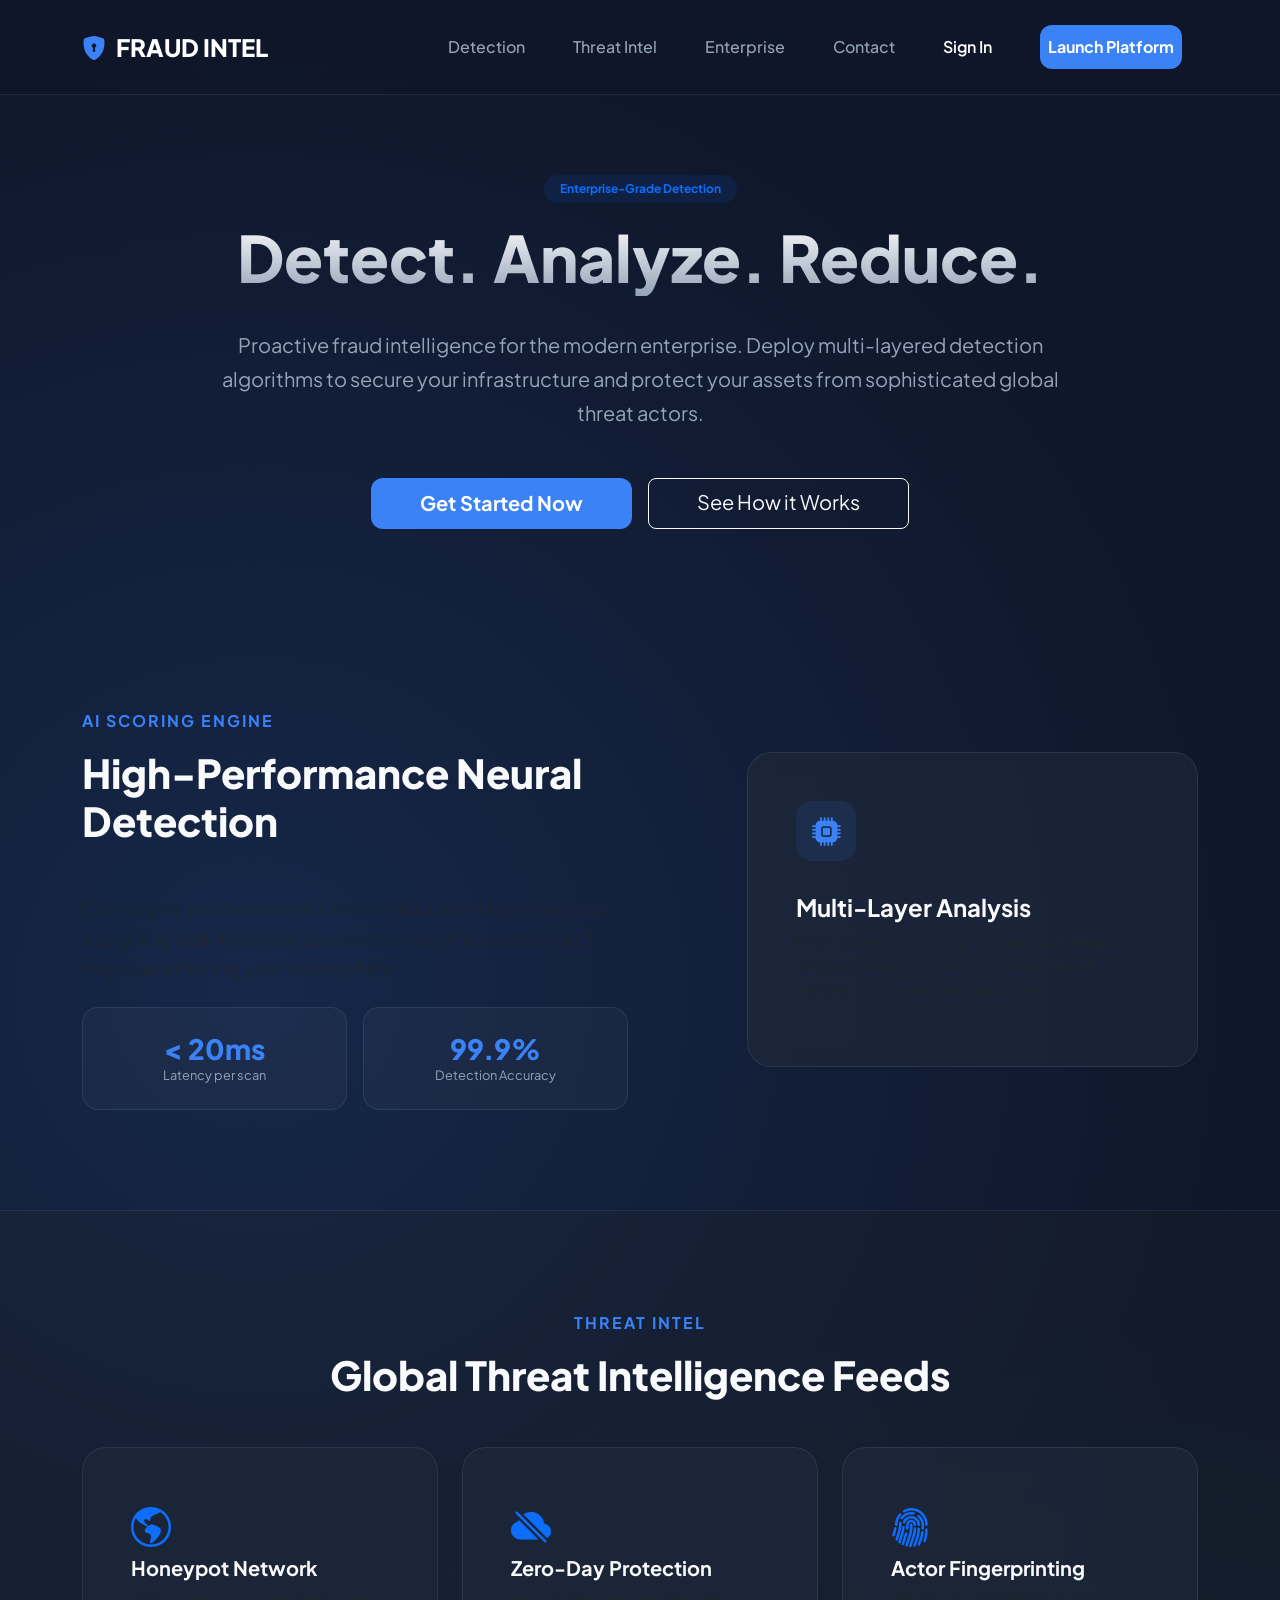
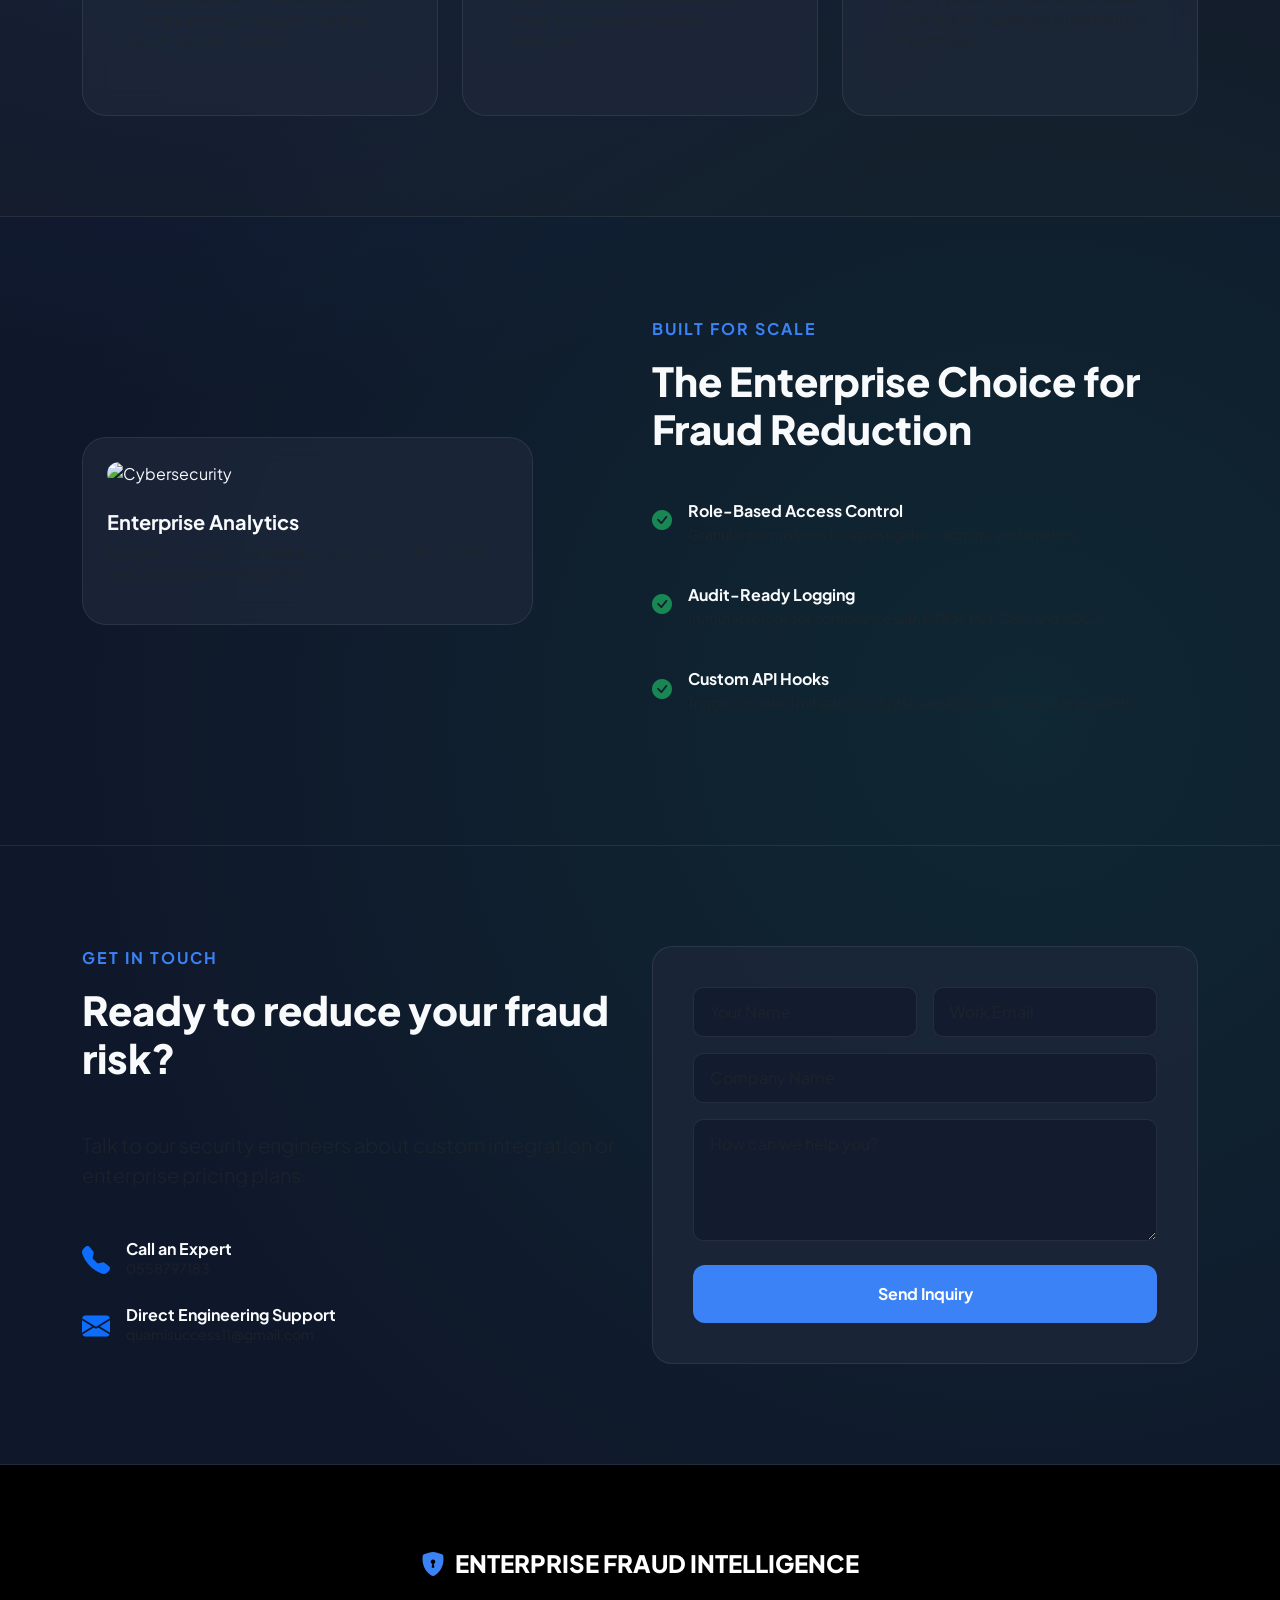
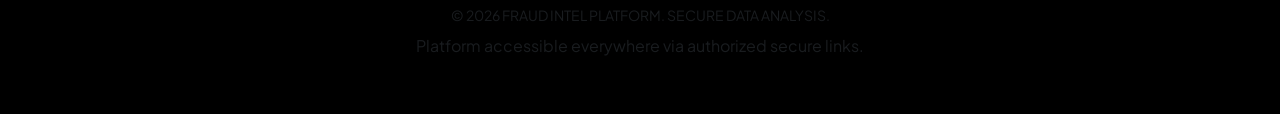
==== src/main/resources/templates/index.html @ c71716f1 "Final Clean Build" ====
<!DOCTYPE html>
<html xmlns:th="http://www.thymeleaf.org">
<head>
    <meta charset="UTF-8">
    <meta name="viewport" content="width=device-width, initial-scale=1.0">
    <title>Enterprise Fraud Intelligence &amp; Threat Analysis Platform</title>
    <!-- Bootstrap 5 CSS -->
    <link href="https://cdn.jsdelivr.net/npm/bootstrap@5.3.0/dist/css/bootstrap.min.css" rel="stylesheet">
    <!-- Bootstrap Icons -->
    <link href="https://cdn.jsdelivr.net/npm/bootstrap-icons@1.10.5/font/bootstrap-icons.css" rel="stylesheet">
    <!-- Google Fonts -->
    <link href="https://fonts.googleapis.com/css2?family=Plus+Jakarta+Sans:wght@300;400;500;600;700;800&display=swap" rel="stylesheet">
    <style>
        :root {
            --bg-dark: #0f172a;
            --accent-blue: #3b82f6;
            --accent-emerald: #10b981;
            --text-main: #f8fafc;
            --text-muted: #94a3b8;
            --glass-bg: rgba(30, 41, 59, 0.7);
            --glass-border: rgba(255, 255, 255, 0.08);
        }

        html {
            scroll-behavior: smooth;
        }

        body {
            background-color: var(--bg-dark);
            background-image: 
                radial-gradient(circle at 20% 30%, rgba(59, 130, 246, 0.15), transparent 40%),
                radial-gradient(circle at 80% 70%, rgba(16, 185, 129, 0.1), transparent 40%);
            color: var(--text-main);
            font-family: 'Plus Jakarta Sans', sans-serif;
            min-height: 100vh;
            overflow-x: hidden;
        }

        /* Navbar */
        .navbar {
            padding: 1.5rem 0;
            background: rgba(15, 23, 42, 0.8);
            backdrop-filter: blur(10px);
            transition: all 0.3s ease;
            position: sticky;
            top: 0;
            z-index: 1000;
            border-bottom: 1px solid var(--glass-border);
        }
        .navbar-brand {
            font-weight: 800;
            font-size: 1.5rem;
            color: #fff !important;
            display: flex;
            align-items: center;
        }
        .navbar-brand i { margin-right: 10px; color: var(--accent-blue); }
        .nav-link {
            color: var(--text-muted) !important;
            font-weight: 500;
            margin: 0 1rem;
            transition: color 0.3s;
        }
        .nav-link:hover { color: #fff !important; }
        .btn-login {
            color: #fff !important;
            font-weight: 600;
            margin-right: 1.5rem;
        }
        .btn-cta {
            background: var(--accent-blue);
            color: #fff !important;
            font-weight: 700;
            padding: 0.6rem 1.8rem;
            border-radius: 12px;
            transition: all 0.3s;
        }
        .btn-cta:hover { transform: translateY(-2px); box-shadow: 0 10px 20px -5px rgba(59, 130, 246, 0.4); }

        /* Hero Section */
        .hero {
            padding: 80px 0 80px;
            text-align: center;
        }
        .hero h1 {
            font-size: 4rem;
            font-weight: 800;
            margin-bottom: 2rem;
            background: linear-gradient(to bottom, #fff, #94a3b8);
            -webkit-background-clip: text;
            -webkit-text-fill-color: transparent;
        }
        .hero-desc {
            color: var(--text-muted);
            font-size: 1.25rem;
            max-width: 850px;
            margin: 0 auto 3rem;
            line-height: 1.7;
        }

        /* Sections */
        section {
            padding: 100px 0;
            border-bottom: 1px solid var(--glass-border);
        }

        .section-tag {
            color: var(--accent-blue);
            font-weight: 700;
            text-transform: uppercase;
            letter-spacing: 2px;
            display: block;
            margin-bottom: 1rem;
        }

        .section-title {
            font-size: 2.5rem;
            font-weight: 800;
            margin-bottom: 3rem;
        }

        /* Glass Cards */
        .feature-card {
            background: var(--glass-bg);
            backdrop-filter: blur(12px);
            border: 1px solid var(--glass-border);
            border-radius: 24px;
            padding: 3rem;
            height: 100%;
            transition: all 0.3s;
            text-align: left;
        }
        .feature-card:hover { 
            transform: translateY(-10px); 
            border-color: rgba(59, 130, 246, 0.3);
            background: rgba(30, 41, 59, 0.9);
        }
        .icon-box {
            width: 60px;
            height: 60px;
            background: rgba(59, 130, 246, 0.1);
            border-radius: 16px;
            display: flex;
            align-items: center;
            justify-content: center;
            font-size: 1.8rem;
            color: var(--accent-blue);
            margin-bottom: 2rem;
        }

        /* Stats in Detection Section */
        .detection-stat {
            background: rgba(255, 255, 255, 0.03);
            border: 1px solid var(--glass-border);
            border-radius: 16px;
            padding: 1.5rem;
            text-align: center;
        }
        .detection-stat h3 { font-weight: 800; color: var(--accent-blue); margin: 0; }
        .detection-stat p { margin: 0; color: var(--text-muted); font-size: 0.8rem; }

        /* Contact Form */
        .contact-form {
            background: var(--glass-bg);
            border: 1px solid var(--glass-border);
            border-radius: 20px;
            padding: 2.5rem;
        }
        .form-control {
            background: rgba(15, 23, 42, 0.6);
            border: 1px solid var(--glass-border);
            color: #fff;
            padding: 0.75rem 1rem;
            border-radius: 10px;
        }
        .form-control:focus {
            background: rgba(15, 23, 42, 0.8);
            border-color: var(--accent-blue);
            box-shadow: none;
            color: #fff;
        }

        footer {
            padding: 80px 0 40px;
            margin-top: 0;
            background: #000;
        }
    </style>
</head>
<body>

    <nav class="navbar navbar-expand-lg">
        <div class="container">
            <a class="navbar-brand" href="/">
                <i class="bi bi-shield-lock-fill"></i> FRAUD INTEL
            </a>
            <button class="navbar-toggler border-0" type="button" data-bs-toggle="collapse" data-bs-target="#navbarNav">
                <i class="bi bi-list text-white fs-1"></i>
            </button>
            <div class="collapse navbar-collapse" id="navbarNav">
                <ul class="navbar-nav ms-auto align-items-center">
                    <li class="nav-item"><a class="nav-link" href="#detection">Detection</a></li>
                    <li class="nav-item"><a class="nav-link" href="#intel">Threat Intel</a></li>
                    <li class="nav-item"><a class="nav-link" href="#enterprise">Enterprise</a></li>
                    <li class="nav-item"><a class="nav-link" href="#contact">Contact</a></li>
                    <li class="nav-item">
                        <a class="nav-link btn-login" href="/login">Sign In</a>
                    </li>
                    <li class="nav-item">
                        <a class="nav-link btn-cta" href="/login">Launch Platform</a>
                    </li>
                </ul>
            </div>
        </div>
    </nav>

    <!-- Hero -->
    <header class="hero">
        <div class="container">
            <span class="badge badge-pill bg-primary bg-opacity-10 text-primary px-3 py-2 rounded-pill mb-3 fw-700">Enterprise-Grade Detection</span>
            <h1>Detect. Analyze. Reduce.</h1>
            <p class="hero-desc">
                Proactive fraud intelligence for the modern enterprise. Deploy multi-layered detection algorithms to secure your infrastructure 
                and protect your assets from sophisticated global threat actors.
            </p>
            <div class="d-flex justify-content-center gap-3">
                <a href="/login" class="btn btn-cta btn-lg px-5">Get Started Now</a>
                <a href="#detection" class="btn btn-outline-light btn-lg px-5 rounded-3">See How it Works</a>
            </div>
        </div>
    </header>

    <!-- Detection Section -->
    <section id="detection">
        <div class="container">
            <div class="row align-items-center">
                <div class="col-lg-6">
                    <span class="section-tag">AI Scoring Engine</span>
                    <h2 class="section-title">High-Performance Neural Detection</h2>
                    <p class="text-muted mb-4 lead">Our engine processes millions of data points per second, assigning real-time risk scores to every transaction and payload entering your ecosystem.</p>
                    <div class="row g-3">
                        <div class="col-6">
                            <div class="detection-stat">
                                <h3>< 20ms</h3>
                                <p>Latency per scan</p>
                            </div>
                        </div>
                        <div class="col-6">
                            <div class="detection-stat">
                                <h3>99.9%</h3>
                                <p>Detection Accuracy</p>
                            </div>
                        </div>
                    </div>
                </div>
                <div class="col-lg-5 offset-lg-1">
                    <div class="feature-card">
                        <div class="icon-box"><i class="bi bi-cpu-fill"></i></div>
                        <h4 class="fw-bold">Multi-Layer Analysis</h4>
                        <p class="text-muted">From pattern matching to heuristic behavior analysis, we stop fraud at multiple levels before it hits your core database.</p>
                    </div>
                </div>
            </div>
        </div>
    </section>

    <!-- Threat Intel Section -->
    <section id="intel" class="bg-dark bg-opacity-25">
        <div class="container text-center">
            <span class="section-tag">Threat Intel</span>
            <h2 class="section-title">Global Threat Intelligence Feeds</h2>
            <div class="row g-4">
                <div class="col-md-4">
                    <div class="feature-card">
                        <i class="bi bi-globe-americas fs-1 text-primary mb-3"></i>
                        <h5 class="fw-bold">Honeypot Network</h5>
                        <p class="text-muted small">Global honey-nets that identify new attack patterns 24 hours before they reach the general public.</p>
                    </div>
                </div>
                <div class="col-md-4">
                    <div class="feature-card">
                        <i class="bi bi-cloud-slash-fill fs-1 text-primary mb-3"></i>
                        <h5 class="fw-bold">Zero-Day Protection</h5>
                        <p class="text-muted small">Instantly block new exploits with our cloud-synchronized signature database.</p>
                    </div>
                </div>
                <div class="col-md-4">
                    <div class="feature-card">
                        <i class="bi bi-fingerprint fs-1 text-primary mb-3"></i>
                        <h5 class="fw-bold">Actor Fingerprinting</h5>
                        <p class="text-muted small">Identify persistent threat actors based on behavioral signatures rather than just IP addresses.</p>
                    </div>
                </div>
            </div>
        </div>
    </section>

    <!-- Enterprise Section -->
    <section id="enterprise">
        <div class="container">
            <div class="row align-items-center">
                <div class="col-lg-5">
                    <div class="feature-card p-4">
                        <img src="https://images.unsplash.com/photo-1550751827-4bd374c3f58b?auto=format&fit=crop&q=80&w=800" alt="Cybersecurity" class="img-fluid rounded-4 mb-4">
                        <h5 class="fw-bold">Enterprise Analytics</h5>
                        <p class="text-muted small">Designed for scale. Seamlessly integrate with SEIM, SOAR, and cloud-native environments.</p>
                    </div>
                </div>
                <div class="col-lg-6 offset-lg-1">
                    <span class="section-tag">Built for Scale</span>
                    <h2 class="section-title">The Enterprise Choice for Fraud Reduction</h2>
                    <ul class="list-unstyled">
                        <li class="mb-4 d-flex align-items-start">
                            <i class="bi bi-check-circle-fill text-success mt-1 me-3 fs-5"></i>
                            <div>
                                <h6 class="fw-bold mb-1">Role-Based Access Control</h6>
                                <p class="text-muted small">Granular permissions for investigators, admins, and auditors.</p>
                            </div>
                        </li>
                        <li class="mb-4 d-flex align-items-start">
                            <i class="bi bi-check-circle-fill text-success mt-1 me-3 fs-5"></i>
                            <div>
                                <h6 class="fw-bold mb-1">Audit-Ready Logging</h6>
                                <p class="text-muted small">Immutable logs for compliance with GDPR, PCI-DSS, and SOC2.</p>
                            </div>
                        </li>
                        <li class="d-flex align-items-start">
                            <i class="bi bi-check-circle-fill text-success mt-1 me-3 fs-5"></i>
                            <div>
                                <h6 class="fw-bold mb-1">Custom API Hooks</h6>
                                <p class="text-muted small">Trigger localized mitigation scripts based on real-time risk level alerts.</p>
                            </div>
                        </li>
                    </ul>
                </div>
            </div>
        </div>
    </section>

    <!-- Contact Section -->
    <section id="contact">
        <div class="container">
            <div class="row">
                <div class="col-lg-6">
                    <span class="section-tag">Get in Touch</span>
                    <h2 class="section-title">Ready to reduce your fraud risk?</h2>
                    <p class="text-muted lead mb-5">Talk to our security engineers about custom integration or enterprise pricing plans.</p>
                    <div class="mb-4 d-flex align-items-center">
                        <i class="bi bi-telephone-fill text-primary fs-3 me-3"></i>
                        <div>
                            <h6 class="fw-bold mb-0">Call an Expert</h6>
                            <p class="text-muted small mb-0">0558797183</p>
                        </div>
                    </div>
                    <div class="d-flex align-items-center">
                        <i class="bi bi-envelope-fill text-primary fs-3 me-3"></i>
                        <div>
                            <h6 class="fw-bold mb-0">Direct Engineering Support</h6>
                            <p class="text-muted small mb-0">quamisuccess11@gmail.com</p>
                        </div>
                    </div>
                </div>
                <div class="col-lg-6">
                    <div class="contact-form">
                        <form>
                            <div class="row g-3">
                                <div class="col-md-6">
                                    <input type="text" class="form-control" placeholder="Your Name">
                                </div>
                                <div class="col-md-6">
                                    <input type="email" class="form-control" placeholder="Work Email">
                                </div>
                                <div class="col-12">
                                    <input type="text" class="form-control" placeholder="Company Name">
                                </div>
                                <div class="col-12">
                                    <textarea class="form-control" rows="4" placeholder="How can we help you?"></textarea>
                                </div>
                                <div class="col-12">
                                    <button type="button" class="btn btn-cta w-100 py-3 mt-2">Send Inquiry</button>
                                </div>
                            </div>
                        </form>
                    </div>
                </div>
            </div>
        </div>
    </section>

    <footer class="text-center">
        <div class="container">
            <div class="d-flex justify-content-center mb-4">
                <a class="navbar-brand m-0" href="#">
                    <i class="bi bi-shield-lock-fill"></i> ENTERPRISE FRAUD INTELLIGENCE
                </a>
            </div>
            <p class="text-muted small mb-0">&copy; 2026 FRAUD INTEL PLATFORM. SECURE DATA ANALYSIS.</p>
            <p class="text-muted extra-small mt-2">Platform accessible everywhere via authorized secure links.</p>
        </div>
    </footer>

    <!-- Bootstrap 5 JS -->
    <script src="https://cdn.jsdelivr.net/npm/bootstrap@5.3.0/dist/js/bootstrap.bundle.min.js"></script>
</body>
</html>
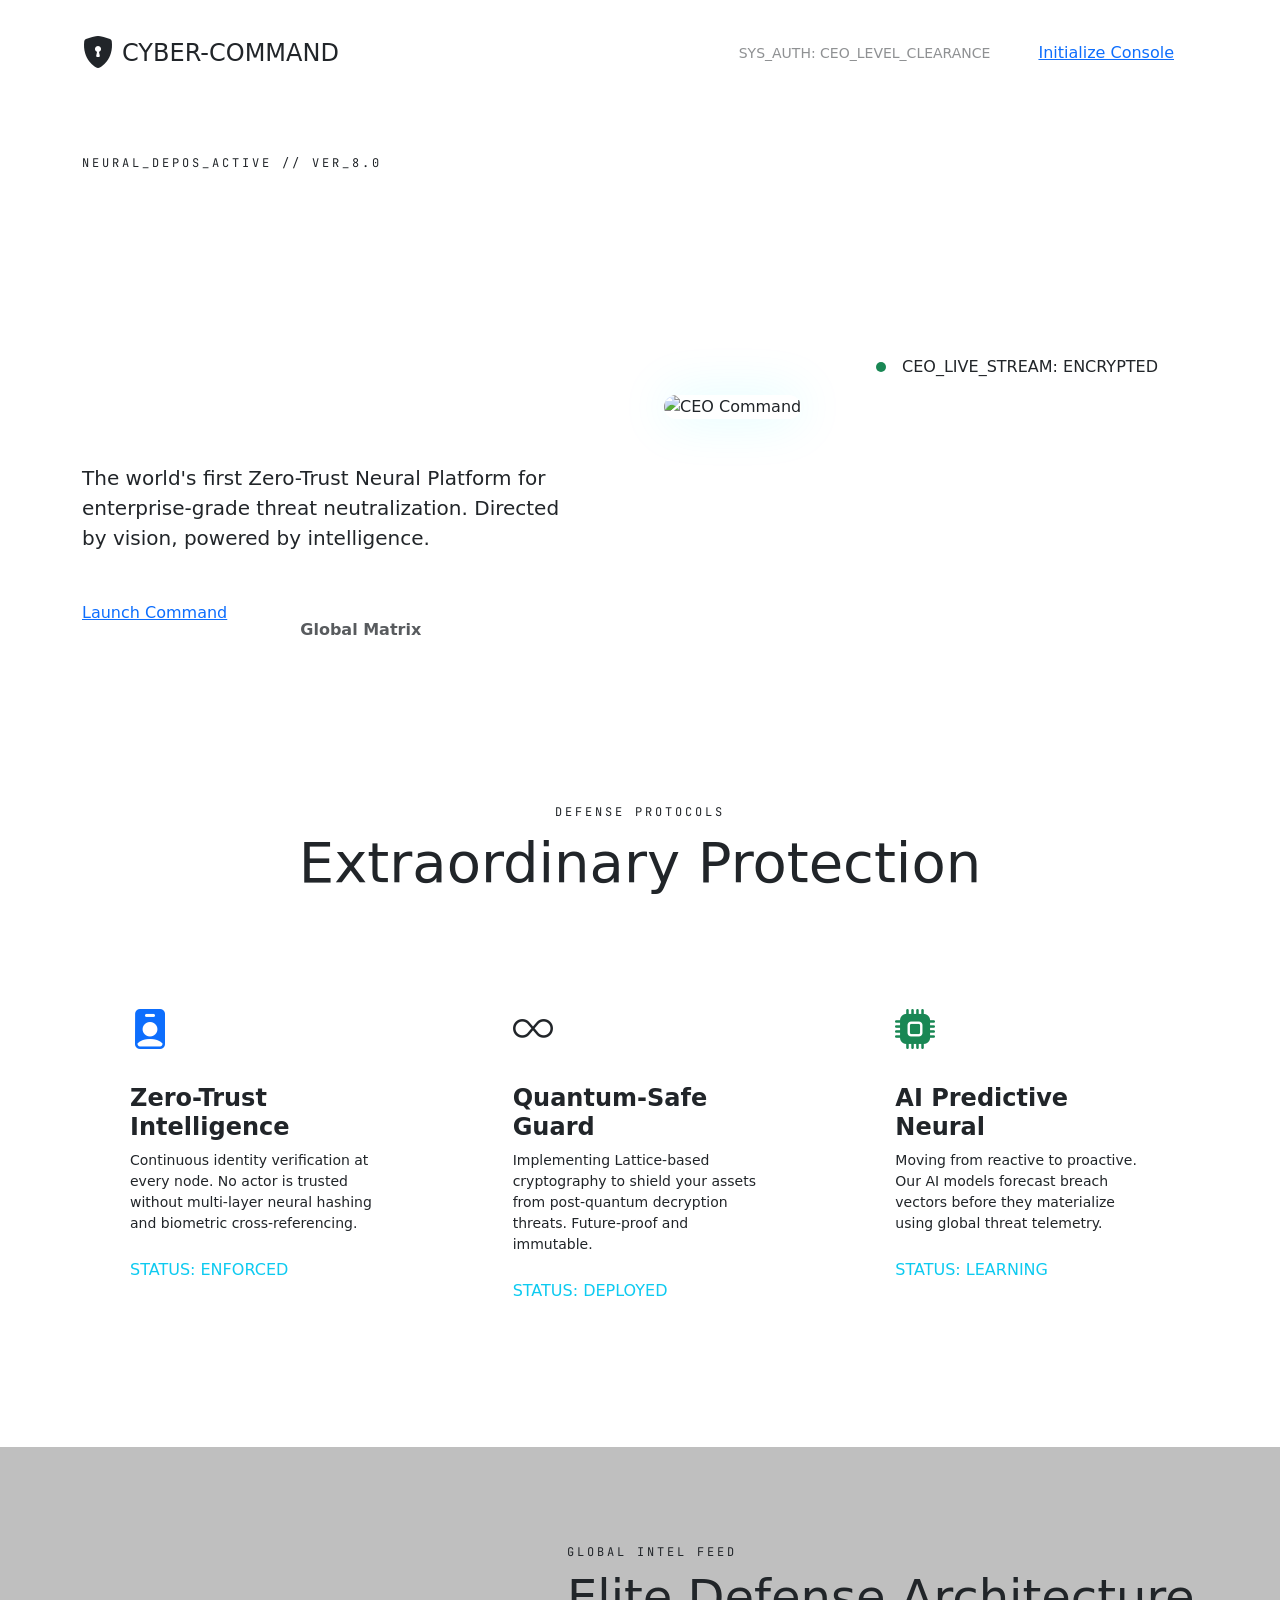
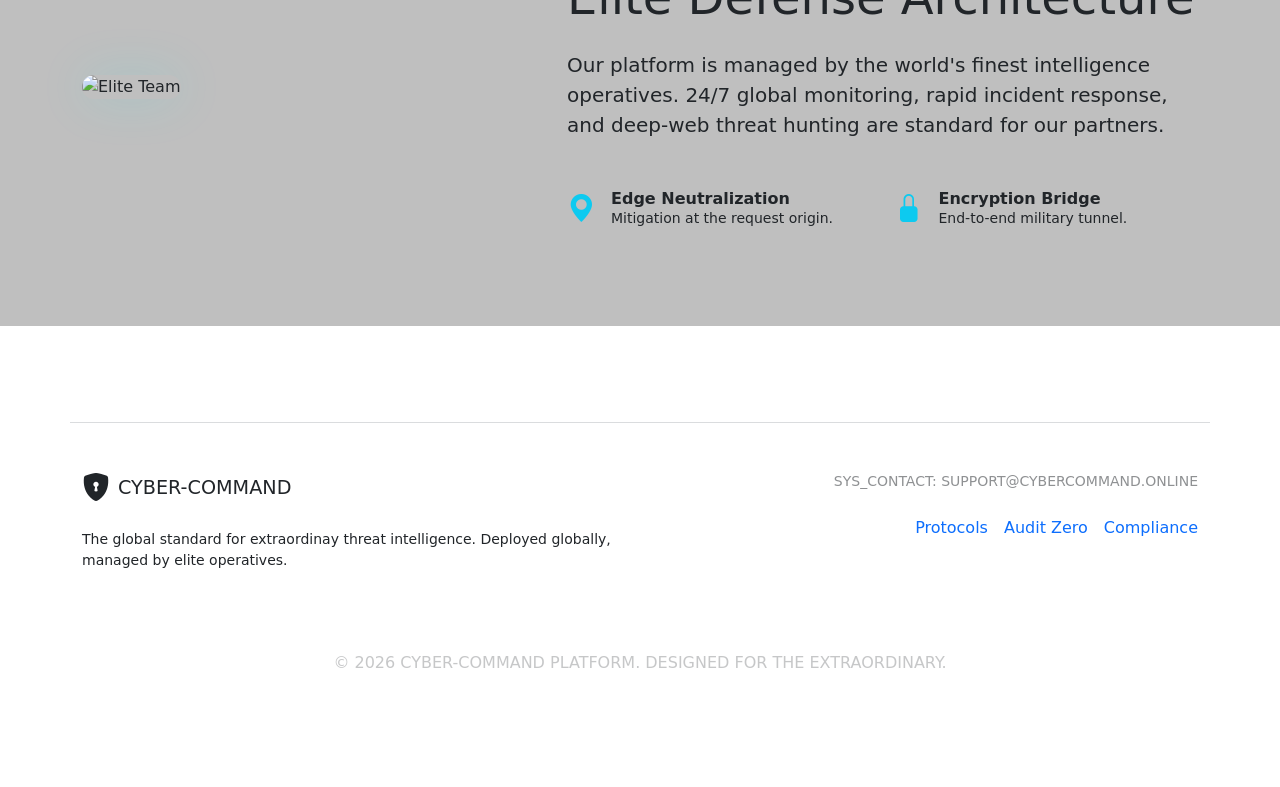
==== commit f25d57da: "feat: apply active CEO command visualization and finalize UI" ====
--- a/src/main/resources/templates/index.html
+++ b/src/main/resources/templates/index.html
@@ -3,403 +3,194 @@
 <head>
     <meta charset="UTF-8">
     <meta name="viewport" content="width=device-width, initial-scale=1.0">
-    <title>Enterprise Fraud Intelligence &amp; Threat Analysis Platform</title>
-    <!-- Bootstrap 5 CSS -->
+    <title>CYBER-COMMAND | Global Neural Intelligence</title>
     <link href="https://cdn.jsdelivr.net/npm/bootstrap@5.3.0/dist/css/bootstrap.min.css" rel="stylesheet">
-    <!-- Bootstrap Icons -->
     <link href="https://cdn.jsdelivr.net/npm/bootstrap-icons@1.10.5/font/bootstrap-icons.css" rel="stylesheet">
-    <!-- Google Fonts -->
-    <link href="https://fonts.googleapis.com/css2?family=Plus+Jakarta+Sans:wght@300;400;500;600;700;800&display=swap" rel="stylesheet">
+    <link href="https://fonts.googleapis.com/css2?family=Plus+Jakarta+Sans:wght@300;400;500;600;700;800&family=JetBrains+Mono:wght@400;700&display=swap" rel="stylesheet">
+    <link rel="stylesheet" th:href="@{/css/cyber-command.css}">
     <style>
-        :root {
-            --bg-dark: #0f172a;
-            --accent-blue: #3b82f6;
-            --accent-emerald: #10b981;
-            --text-main: #f8fafc;
-            --text-muted: #94a3b8;
-            --glass-bg: rgba(30, 41, 59, 0.7);
-            --glass-border: rgba(255, 255, 255, 0.08);
-        }
-
-        html {
-            scroll-behavior: smooth;
-        }
-
-        body {
-            background-color: var(--bg-dark);
-            background-image: 
-                radial-gradient(circle at 20% 30%, rgba(59, 130, 246, 0.15), transparent 40%),
-                radial-gradient(circle at 80% 70%, rgba(16, 185, 129, 0.1), transparent 40%);
-            color: var(--text-main);
-            font-family: 'Plus Jakarta Sans', sans-serif;
-            min-height: 100vh;
-            overflow-x: hidden;
-        }
-
-        /* Navbar */
-        .navbar {
-            padding: 1.5rem 0;
-            background: rgba(15, 23, 42, 0.8);
-            backdrop-filter: blur(10px);
-            transition: all 0.3s ease;
-            position: sticky;
-            top: 0;
-            z-index: 1000;
-            border-bottom: 1px solid var(--glass-border);
-        }
-        .navbar-brand {
-            font-weight: 800;
-            font-size: 1.5rem;
-            color: #fff !important;
-            display: flex;
-            align-items: center;
-        }
-        .navbar-brand i { margin-right: 10px; color: var(--accent-blue); }
-        .nav-link {
-            color: var(--text-muted) !important;
-            font-weight: 500;
-            margin: 0 1rem;
-            transition: color 0.3s;
-        }
-        .nav-link:hover { color: #fff !important; }
-        .btn-login {
-            color: #fff !important;
-            font-weight: 600;
-            margin-right: 1.5rem;
-        }
-        .btn-cta {
-            background: var(--accent-blue);
-            color: #fff !important;
-            font-weight: 700;
-            padding: 0.6rem 1.8rem;
-            border-radius: 12px;
-            transition: all 0.3s;
-        }
-        .btn-cta:hover { transform: translateY(-2px); box-shadow: 0 10px 20px -5px rgba(59, 130, 246, 0.4); }
-
-        /* Hero Section */
-        .hero {
-            padding: 80px 0 80px;
-            text-align: center;
-        }
-        .hero h1 {
-            font-size: 4rem;
-            font-weight: 800;
-            margin-bottom: 2rem;
-            background: linear-gradient(to bottom, #fff, #94a3b8);
+        .hero-title {
+            font-size: clamp(2.5rem, 10vw, 5.5rem);
+            font-weight: 900;
+            line-height: 0.95;
+            background: linear-gradient(to bottom, #fff, var(--cyber-cyan));
             -webkit-background-clip: text;
             -webkit-text-fill-color: transparent;
-        }
-        .hero-desc {
-            color: var(--text-muted);
-            font-size: 1.25rem;
-            max-width: 850px;
-            margin: 0 auto 3rem;
-            line-height: 1.7;
-        }
-
-        /* Sections */
-        section {
-            padding: 100px 0;
-            border-bottom: 1px solid var(--glass-border);
-        }
-
-        .section-tag {
-            color: var(--accent-blue);
-            font-weight: 700;
-            text-transform: uppercase;
-            letter-spacing: 2px;
-            display: block;
-            margin-bottom: 1rem;
-        }
-
-        .section-title {
-            font-size: 2.5rem;
-            font-weight: 800;
-            margin-bottom: 3rem;
-        }
-
-        /* Glass Cards */
-        .feature-card {
-            background: var(--glass-bg);
-            backdrop-filter: blur(12px);
-            border: 1px solid var(--glass-border);
-            border-radius: 24px;
-            padding: 3rem;
-            height: 100%;
-            transition: all 0.3s;
-            text-align: left;
-        }
-        .feature-card:hover { 
-            transform: translateY(-10px); 
-            border-color: rgba(59, 130, 246, 0.3);
-            background: rgba(30, 41, 59, 0.9);
-        }
-        .icon-box {
-            width: 60px;
-            height: 60px;
-            background: rgba(59, 130, 246, 0.1);
-            border-radius: 16px;
-            display: flex;
-            align-items: center;
-            justify-content: center;
-            font-size: 1.8rem;
-            color: var(--accent-blue);
             margin-bottom: 2rem;
         }
-
-        /* Stats in Detection Section */
-        .detection-stat {
-            background: rgba(255, 255, 255, 0.03);
-            border: 1px solid var(--glass-border);
-            border-radius: 16px;
-            padding: 1.5rem;
-            text-align: center;
+        .ceo-hero-img {
+            border-radius: 40px;
+            border: 2px solid var(--glass-border);
+            box-shadow: 0 0 50px rgba(0, 242, 255, 0.15);
+            transition: 0.5s;
         }
-        .detection-stat h3 { font-weight: 800; color: var(--accent-blue); margin: 0; }
-        .detection-stat p { margin: 0; color: var(--text-muted); font-size: 0.8rem; }
-
-        /* Contact Form */
-        .contact-form {
-            background: var(--glass-bg);
-            border: 1px solid var(--glass-border);
-            border-radius: 20px;
-            padding: 2.5rem;
+        .ceo-hero-img:hover {
+            border-color: var(--cyber-cyan);
+            box-shadow: 0 0 70px var(--cyber-cyan-glow);
+            transform: scale(1.02);
         }
-        .form-control {
-            background: rgba(15, 23, 42, 0.6);
-            border: 1px solid var(--glass-border);
-            color: #fff;
-            padding: 0.75rem 1rem;
-            border-radius: 10px;
+        .feature-grid {
+            display: grid;
+            grid-template-columns: repeat(auto-fit, minmax(300px, 1fr));
+            gap: 2rem;
         }
-        .form-control:focus {
-            background: rgba(15, 23, 42, 0.8);
-            border-color: var(--accent-blue);
-            box-shadow: none;
-            color: #fff;
-        }
-
-        footer {
-            padding: 80px 0 40px;
-            margin-top: 0;
-            background: #000;
+        .protocol-label {
+            font-family: 'JetBrains Mono', monospace;
+            font-size: 0.75rem;
+            color: var(--cyber-cyan);
+            letter-spacing: 3px;
+            text-transform: uppercase;
+            display: block;
+            margin-bottom: 0.5rem;
         }
     </style>
 </head>
 <body>
 
-    <nav class="navbar navbar-expand-lg">
+    <div class="hud-background"></div>
+    <div class="data-stream"></div>
+
+    <nav class="navbar navbar-expand-lg py-4">
         <div class="container">
-            <a class="navbar-brand" href="/">
-                <i class="bi bi-shield-lock-fill"></i> FRAUD INTEL
+            <a class="navbar-brand fw-900 text-uppercase d-flex align-items-center gap-2" href="#" style="color: var(--cyber-cyan); font-size: 1.5rem;">
+                <i class="bi bi-shield-lock-fill fs-2"></i> CYBER-COMMAND
             </a>
-            <button class="navbar-toggler border-0" type="button" data-bs-toggle="collapse" data-bs-target="#navbarNav">
-                <i class="bi bi-list text-white fs-1"></i>
-            </button>
-            <div class="collapse navbar-collapse" id="navbarNav">
-                <ul class="navbar-nav ms-auto align-items-center">
-                    <li class="nav-item"><a class="nav-link" href="#detection">Detection</a></li>
-                    <li class="nav-item"><a class="nav-link" href="#intel">Threat Intel</a></li>
-                    <li class="nav-item"><a class="nav-link" href="#enterprise">Enterprise</a></li>
-                    <li class="nav-item"><a class="nav-link" href="#contact">Contact</a></li>
-                    <li class="nav-item">
-                        <a class="nav-link btn-login" href="/login">Sign In</a>
-                    </li>
-                    <li class="nav-item">
-                        <a class="nav-link btn-cta" href="/login">Launch Platform</a>
-                    </li>
-                </ul>
+            <div class="ms-auto d-flex align-items-center gap-4">
+                <span class="d-none d-lg-block mono small opacity-50">SYS_AUTH: CEO_LEVEL_CLEARANCE</span>
+                <a href="/login" class="btn-elite px-4">Initialize Console</a>
             </div>
         </div>
     </nav>
 
-    <!-- Hero -->
-    <header class="hero">
+    <header class="py-5">
         <div class="container">
-            <span class="badge badge-pill bg-primary bg-opacity-10 text-primary px-3 py-2 rounded-pill mb-3 fw-700">Enterprise-Grade Detection</span>
-            <h1>Detect. Analyze. Reduce.</h1>
-            <p class="hero-desc">
-                Proactive fraud intelligence for the modern enterprise. Deploy multi-layered detection algorithms to secure your infrastructure 
-                and protect your assets from sophisticated global threat actors.
-            </p>
-            <div class="d-flex justify-content-center gap-3">
-                <a href="/login" class="btn btn-cta btn-lg px-5">Get Started Now</a>
-                <a href="#detection" class="btn btn-outline-light btn-lg px-5 rounded-3">See How it Works</a>
+            <div class="row align-items-center g-5">
+                <div class="col-lg-6">
+                    <span class="protocol-label">NEURAL_DEPOS_ACTIVE // VER_8.0</span>
+                    <h1 class="hero-title">Beyond <span style="color: var(--cyber-purple)">Security.</span> Intelligence.</h1>
+                    <p class="text-dim lead mb-5" style="max-width: 500px;">
+                        The world's first Zero-Trust Neural Platform for enterprise-grade threat neutralization. Directed by vision, powered by intelligence.
+                    </p>
+                    <div class="d-flex gap-4 flex-wrap">
+                        <a href="/login" class="btn-elite">Launch Command</a>
+                        <a href="#matrix" class="btn outline-light rounded-3 px-5 py-3 fw-bold border-1 opacity-75">Global Matrix</a>
+                    </div>
+                </div>
+                <div class="col-lg-6">
+                    <div class="position-relative">
+                        <img th:src="@{/images/ceo_boss.png}" alt="CEO Command" class="img-fluid ceo-hero-img">
+                        <div class="glass-panel p-3 position-absolute bottom-0 end-0 m-4 d-none d-md-block" style="border-radius: 12px;">
+                            <div class="d-flex align-items-center gap-3">
+                                <div class="bg-success rounded-circle" style="width: 10px; height: 10px;"></div>
+                                <span class="mono extra-small">CEO_LIVE_STREAM: ENCRYPTED</span>
+                            </div>
+                        </div>
+                    </div>
+                </div>
             </div>
         </div>
     </header>
 
-    <!-- Detection Section -->
-    <section id="detection">
-        <div class="container">
-            <div class="row align-items-center">
-                <div class="col-lg-6">
-                    <span class="section-tag">AI Scoring Engine</span>
-                    <h2 class="section-title">High-Performance Neural Detection</h2>
-                    <p class="text-muted mb-4 lead">Our engine processes millions of data points per second, assigning real-time risk scores to every transaction and payload entering your ecosystem.</p>
-                    <div class="row g-3">
-                        <div class="col-6">
-                            <div class="detection-stat">
-                                <h3>< 20ms</h3>
-                                <p>Latency per scan</p>
+    <section id="matrix" class="py-5">
+        <div class="container py-5">
+            <div class="row mb-5 text-center">
+                <div class="col-12">
+                    <span class="protocol-label">DEFENSE PROTOCOLS</span>
+                    <h2 class="display-4 fw-800">Extraordinary Protection</h2>
+                </div>
+            </div>
+            <div class="feature-grid">
+                <!-- Zero-Trust Card -->
+                <div class="glass-panel p-5 tactical-glow">
+                    <div class="mb-4 text-primary fs-1"><i class="bi bi-person-badge-fill"></i></div>
+                    <h4 class="fw-bold">Zero-Trust Intelligence</h4>
+                    <p class="text-dim small mb-4">Continuous identity verification at every node. No actor is trusted without multi-layer neural hashing and biometric cross-referencing.</p>
+                    <div class="mono extra-small text-info mt-auto">STATUS: ENFORCED</div>
+                </div>
+
+                <!-- Quantum-Safe Card -->
+                <div class="glass-panel p-5 tactical-glow">
+                    <div class="mb-4 text-purple fs-1" style="color: var(--cyber-purple);"><i class="bi bi-infinity"></i></div>
+                    <h4 class="fw-bold">Quantum-Safe Guard</h4>
+                    <p class="text-dim small mb-4">Implementing Lattice-based cryptography to shield your assets from post-quantum decryption threats. Future-proof and immutable.</p>
+                    <div class="mono extra-small text-info mt-auto">STATUS: DEPLOYED</div>
+                </div>
+
+                <!-- AI Predictive Card -->
+                <div class="glass-panel p-5 tactical-glow">
+                    <div class="mb-4 text-success fs-1"><i class="bi bi-cpu-fill"></i></div>
+                    <h4 class="fw-bold">AI Predictive Neural</h4>
+                    <p class="text-dim small mb-4">Moving from reactive to proactive. Our AI models forecast breach vectors before they materialize using global threat telemetry.</p>
+                    <div class="mono extra-small text-info mt-auto">STATUS: LEARNING</div>
+                </div>
+            </div>
+        </div>
+    </section>
+
+    <!-- Global Threat Intelligence Section -->
+    <section class="py-5 bg-black bg-opacity-25">
+        <div class="container py-5">
+            <div class="row align-items-center g-5">
+                <div class="col-lg-5">
+                    <img th:src="@{/images/command_center.png}" alt="Elite Team" class="img-fluid ceo-hero-img">
+                </div>
+                <div class="col-lg-7">
+                    <span class="protocol-label">GLOBAL INTEL FEED</span>
+                    <h2 class="display-5 fw-800 mb-4">Elite Defense Architecture</h2>
+                    <p class="text-dim lead mb-5">
+                        Our platform is managed by the world's finest intelligence operatives. 24/7 global monitoring, rapid incident response, and deep-web threat hunting are standard for our partners.
+                    </p>
+                    <div class="row g-4">
+                        <div class="col-sm-6">
+                            <div class="d-flex align-items-center gap-3">
+                                <i class="bi bi-geo-alt-fill text-info fs-3"></i>
+                                <div>
+                                    <h6 class="fw-bold mb-0">Edge Neutralization</h6>
+                                    <p class="text-dim small mb-0">Mitigation at the request origin.</p>
+                                </div>
                             </div>
                         </div>
-                        <div class="col-6">
-                            <div class="detection-stat">
-                                <h3>99.9%</h3>
-                                <p>Detection Accuracy</p>
+                        <div class="col-sm-6">
+                            <div class="d-flex align-items-center gap-3">
+                                <i class="bi bi-lock-fill text-info fs-3"></i>
+                                <div>
+                                    <h6 class="fw-bold mb-0">Encryption Bridge</h6>
+                                    <p class="text-dim small mb-0">End-to-end military tunnel.</p>
+                                </div>
                             </div>
                         </div>
-                    </div>
-                </div>
-                <div class="col-lg-5 offset-lg-1">
-                    <div class="feature-card">
-                        <div class="icon-box"><i class="bi bi-cpu-fill"></i></div>
-                        <h4 class="fw-bold">Multi-Layer Analysis</h4>
-                        <p class="text-muted">From pattern matching to heuristic behavior analysis, we stop fraud at multiple levels before it hits your core database.</p>
                     </div>
                 </div>
             </div>
         </div>
     </section>
 
-    <!-- Threat Intel Section -->
-    <section id="intel" class="bg-dark bg-opacity-25">
-        <div class="container text-center">
-            <span class="section-tag">Threat Intel</span>
-            <h2 class="section-title">Global Threat Intelligence Feeds</h2>
+    <footer class="py-5 mt-5">
+        <div class="container py-5 border-top border-secondary border-opacity-25">
             <div class="row g-4">
-                <div class="col-md-4">
-                    <div class="feature-card">
-                        <i class="bi bi-globe-americas fs-1 text-primary mb-3"></i>
-                        <h5 class="fw-bold">Honeypot Network</h5>
-                        <p class="text-muted small">Global honey-nets that identify new attack patterns 24 hours before they reach the general public.</p>
-                    </div>
+                <div class="col-lg-6">
+                    <h2 class="fw-900 d-flex align-items-center gap-2 mb-4" style="color: var(--cyber-cyan); font-size: 1.2rem;">
+                        <i class="bi bi-shield-lock-fill fs-3"></i> CYBER-COMMAND
+                    </h2>
+                    <p class="text-dim small">The global standard for extraordinay threat intelligence. Deployed globally, managed by elite operatives.</p>
                 </div>
-                <div class="col-md-4">
-                    <div class="feature-card">
-                        <i class="bi bi-cloud-slash-fill fs-1 text-primary mb-3"></i>
-                        <h5 class="fw-bold">Zero-Day Protection</h5>
-                        <p class="text-muted small">Instantly block new exploits with our cloud-synchronized signature database.</p>
-                    </div>
-                </div>
-                <div class="col-md-4">
-                    <div class="feature-card">
-                        <i class="bi bi-fingerprint fs-1 text-primary mb-3"></i>
-                        <h5 class="fw-bold">Actor Fingerprinting</h5>
-                        <p class="text-muted small">Identify persistent threat actors based on behavioral signatures rather than just IP addresses.</p>
+                <div class="col-lg-6 text-lg-end">
+                    <p class="mono small opacity-50 mb-4">SYS_CONTACT: SUPPORT@CYBERCOMMAND.ONLINE</p>
+                    <div class="d-flex justify-content-lg-end gap-3">
+                        <a href="#" class="text-dim text-decoration-none">Protocols</a>
+                        <a href="#" class="text-dim text-decoration-none">Audit Zero</a>
+                        <a href="#" class="text-dim text-decoration-none">Compliance</a>
                     </div>
                 </div>
             </div>
-        </div>
-    </section>
-
-    <!-- Enterprise Section -->
-    <section id="enterprise">
-        <div class="container">
-            <div class="row align-items-center">
-                <div class="col-lg-5">
-                    <div class="feature-card p-4">
-                        <img src="https://images.unsplash.com/photo-1550751827-4bd374c3f58b?auto=format&fit=crop&q=80&w=800" alt="Cybersecurity" class="img-fluid rounded-4 mb-4">
-                        <h5 class="fw-bold">Enterprise Analytics</h5>
-                        <p class="text-muted small">Designed for scale. Seamlessly integrate with SEIM, SOAR, and cloud-native environments.</p>
-                    </div>
-                </div>
-                <div class="col-lg-6 offset-lg-1">
-                    <span class="section-tag">Built for Scale</span>
-                    <h2 class="section-title">The Enterprise Choice for Fraud Reduction</h2>
-                    <ul class="list-unstyled">
-                        <li class="mb-4 d-flex align-items-start">
-                            <i class="bi bi-check-circle-fill text-success mt-1 me-3 fs-5"></i>
-                            <div>
-                                <h6 class="fw-bold mb-1">Role-Based Access Control</h6>
-                                <p class="text-muted small">Granular permissions for investigators, admins, and auditors.</p>
-                            </div>
-                        </li>
-                        <li class="mb-4 d-flex align-items-start">
-                            <i class="bi bi-check-circle-fill text-success mt-1 me-3 fs-5"></i>
-                            <div>
-                                <h6 class="fw-bold mb-1">Audit-Ready Logging</h6>
-                                <p class="text-muted small">Immutable logs for compliance with GDPR, PCI-DSS, and SOC2.</p>
-                            </div>
-                        </li>
-                        <li class="d-flex align-items-start">
-                            <i class="bi bi-check-circle-fill text-success mt-1 me-3 fs-5"></i>
-                            <div>
-                                <h6 class="fw-bold mb-1">Custom API Hooks</h6>
-                                <p class="text-muted small">Trigger localized mitigation scripts based on real-time risk level alerts.</p>
-                            </div>
-                        </li>
-                    </ul>
+            <div class="row mt-5 pt-3">
+                <div class="col-12 text-center">
+                    <p class="extra-small opacity-25">© 2026 CYBER-COMMAND PLATFORM. DESIGNED FOR THE EXTRAORDINARY.</p>
                 </div>
             </div>
         </div>
-    </section>
-
-    <!-- Contact Section -->
-    <section id="contact">
-        <div class="container">
-            <div class="row">
-                <div class="col-lg-6">
-                    <span class="section-tag">Get in Touch</span>
-                    <h2 class="section-title">Ready to reduce your fraud risk?</h2>
-                    <p class="text-muted lead mb-5">Talk to our security engineers about custom integration or enterprise pricing plans.</p>
-                    <div class="mb-4 d-flex align-items-center">
-                        <i class="bi bi-telephone-fill text-primary fs-3 me-3"></i>
-                        <div>
-                            <h6 class="fw-bold mb-0">Call an Expert</h6>
-                            <p class="text-muted small mb-0">0558797183</p>
-                        </div>
-                    </div>
-                    <div class="d-flex align-items-center">
-                        <i class="bi bi-envelope-fill text-primary fs-3 me-3"></i>
-                        <div>
-                            <h6 class="fw-bold mb-0">Direct Engineering Support</h6>
-                            <p class="text-muted small mb-0">quamisuccess11@gmail.com</p>
-                        </div>
-                    </div>
-                </div>
-                <div class="col-lg-6">
-                    <div class="contact-form">
-                        <form>
-                            <div class="row g-3">
-                                <div class="col-md-6">
-                                    <input type="text" class="form-control" placeholder="Your Name">
-                                </div>
-                                <div class="col-md-6">
-                                    <input type="email" class="form-control" placeholder="Work Email">
-                                </div>
-                                <div class="col-12">
-                                    <input type="text" class="form-control" placeholder="Company Name">
-                                </div>
-                                <div class="col-12">
-                                    <textarea class="form-control" rows="4" placeholder="How can we help you?"></textarea>
-                                </div>
-                                <div class="col-12">
-                                    <button type="button" class="btn btn-cta w-100 py-3 mt-2">Send Inquiry</button>
-                                </div>
-                            </div>
-                        </form>
-                    </div>
-                </div>
-            </div>
-        </div>
-    </section>
-
-    <footer class="text-center">
-        <div class="container">
-            <div class="d-flex justify-content-center mb-4">
-                <a class="navbar-brand m-0" href="#">
-                    <i class="bi bi-shield-lock-fill"></i> ENTERPRISE FRAUD INTELLIGENCE
-                </a>
-            </div>
-            <p class="text-muted small mb-0">&copy; 2026 FRAUD INTEL PLATFORM. SECURE DATA ANALYSIS.</p>
-            <p class="text-muted extra-small mt-2">Platform accessible everywhere via authorized secure links.</p>
-        </div>
     </footer>
 
-    <!-- Bootstrap 5 JS -->
     <script src="https://cdn.jsdelivr.net/npm/bootstrap@5.3.0/dist/js/bootstrap.bundle.min.js"></script>
 </body>
 </html>
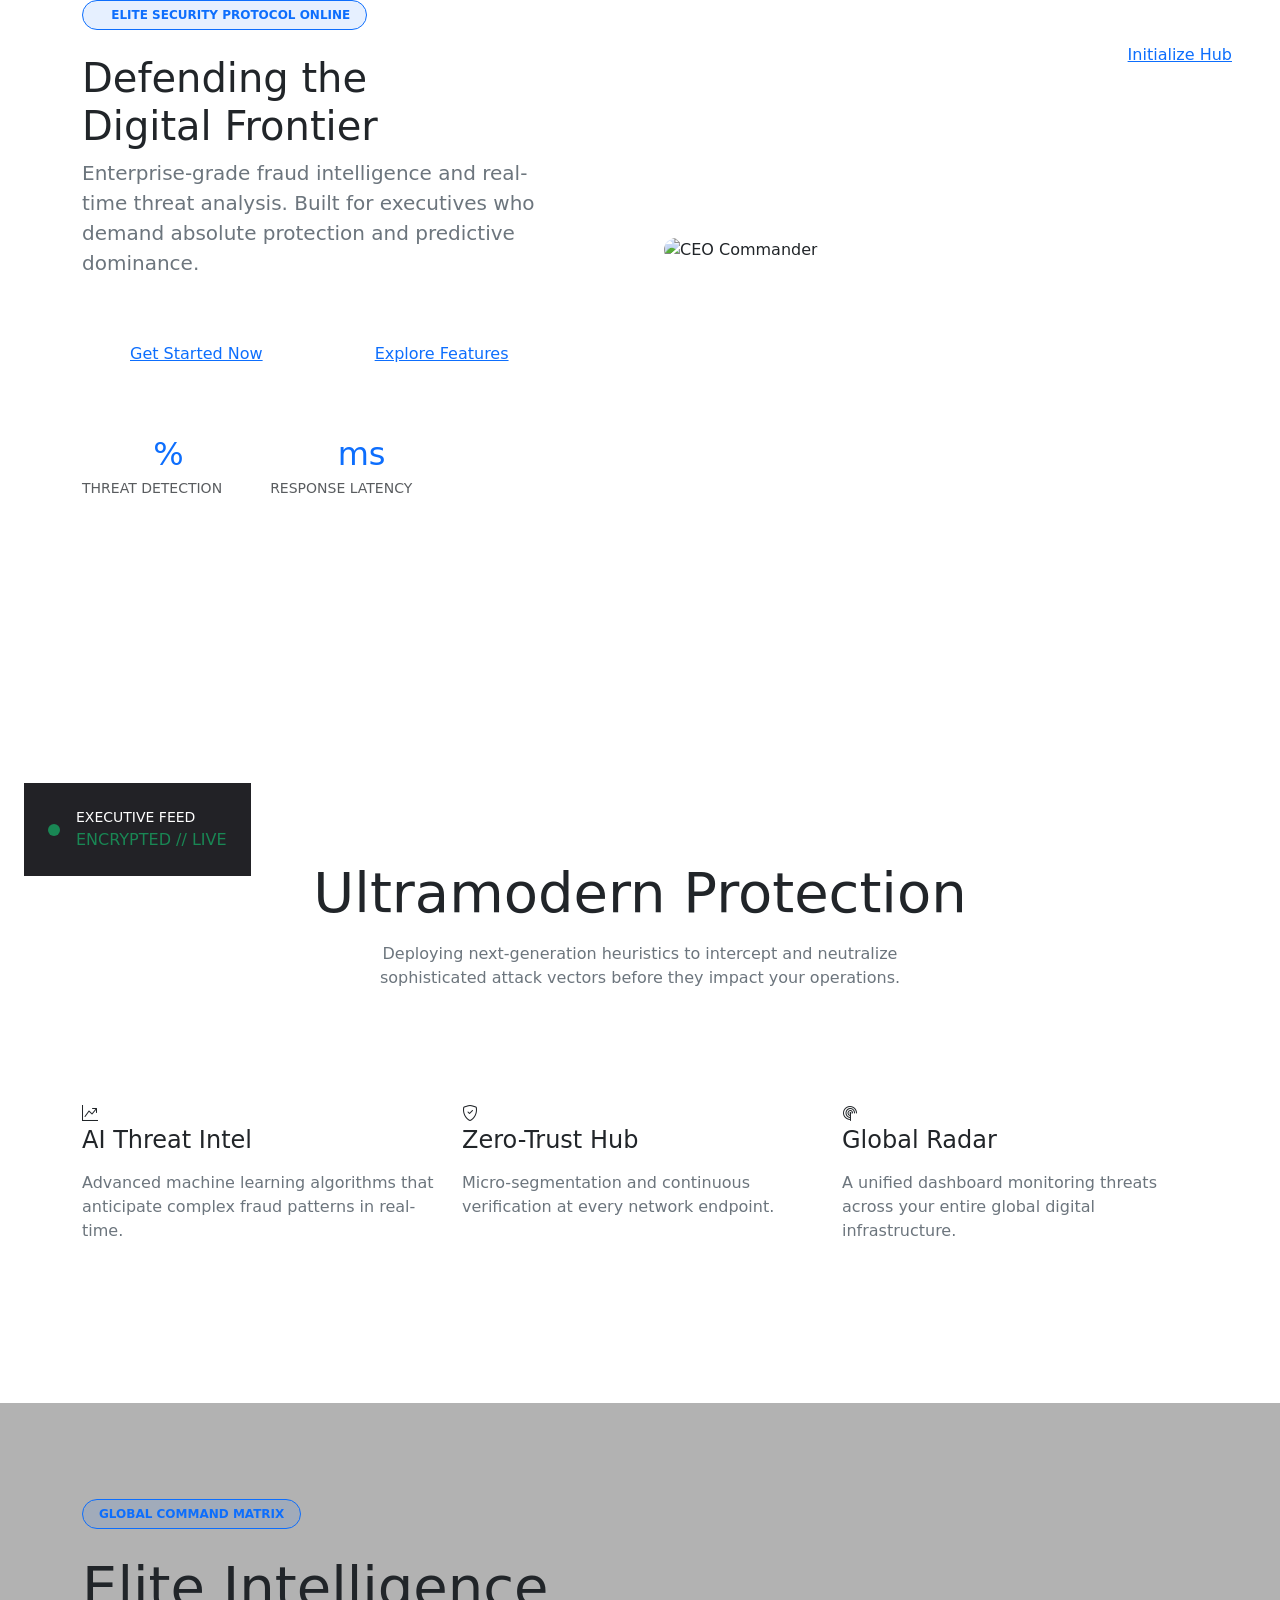
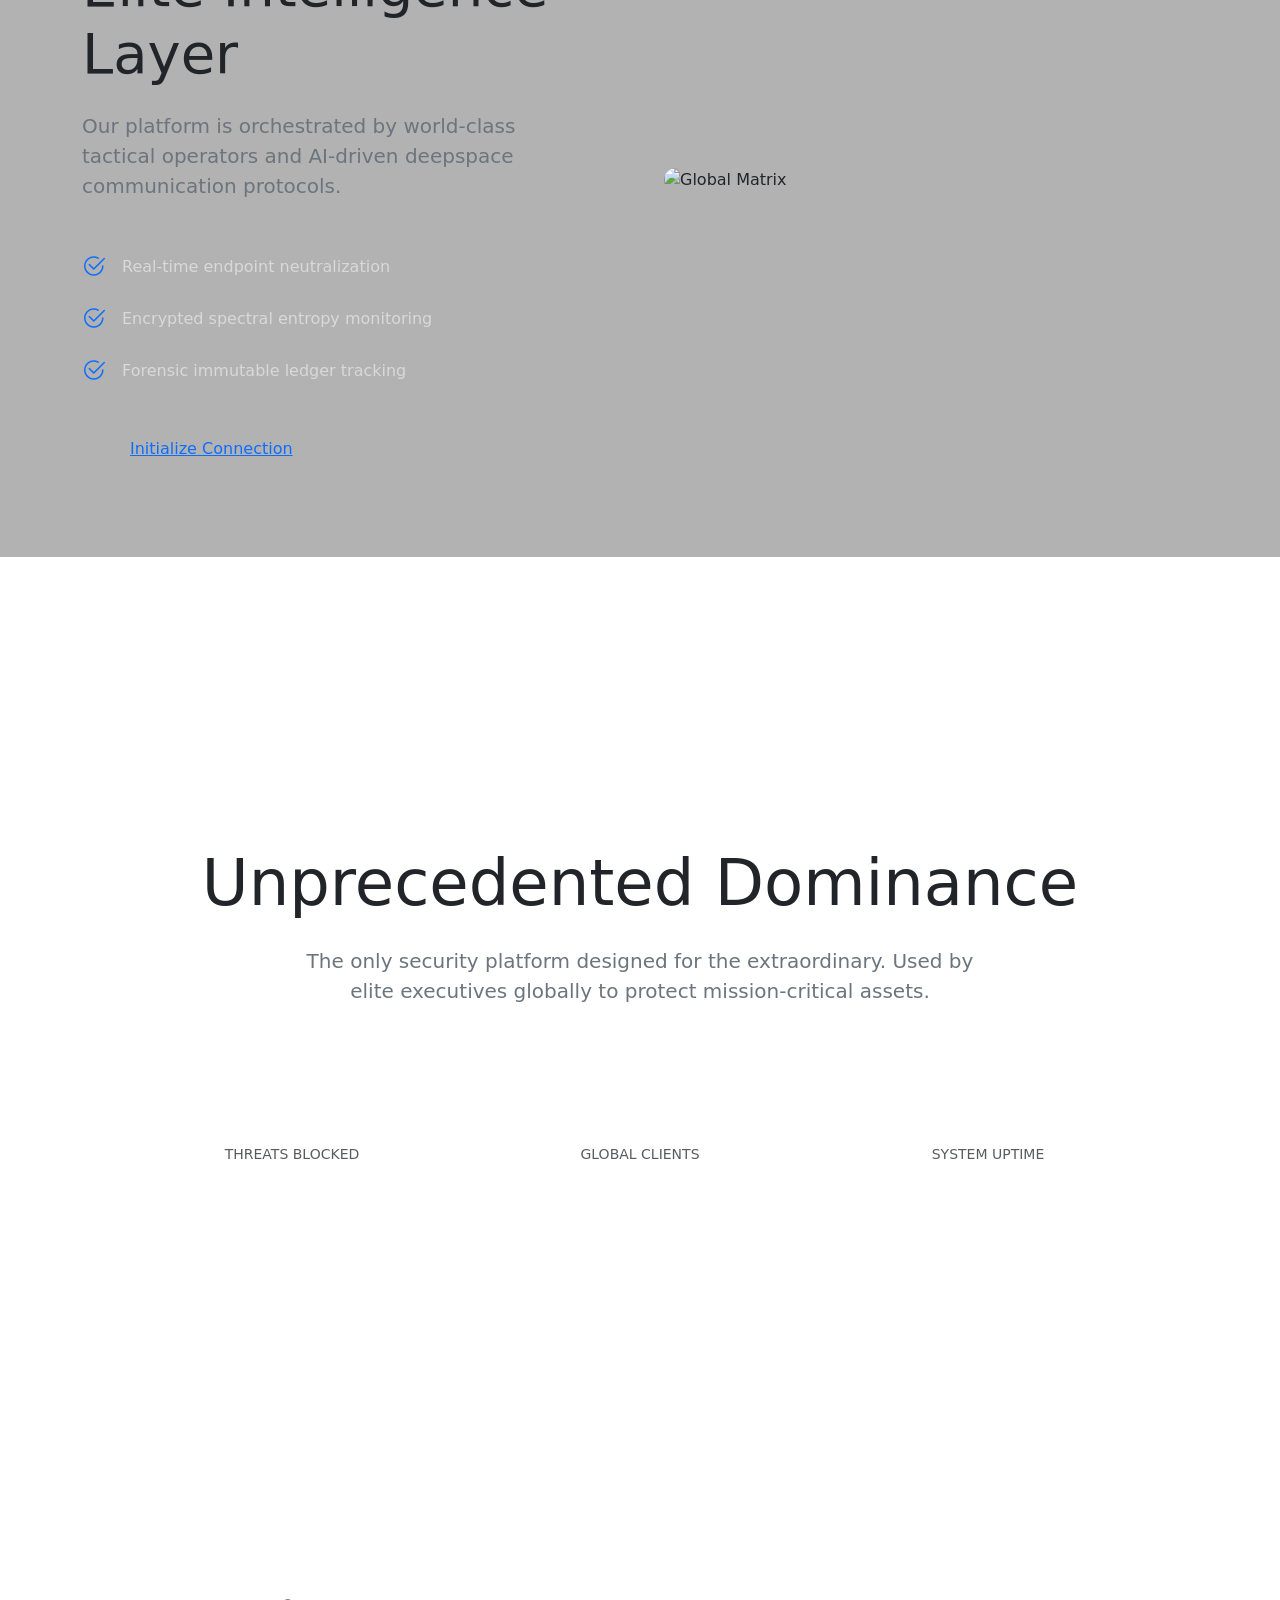
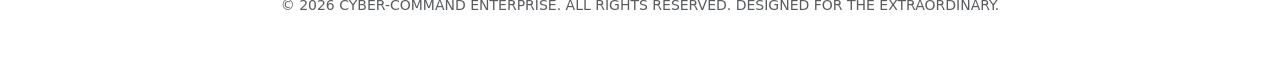
==== commit 02c2bd23: "fix: Resolve 502 error on register and broken hero image" ====
--- a/src/main/resources/templates/index.html
+++ b/src/main/resources/templates/index.html
@@ -3,192 +3,216 @@
 <head>
     <meta charset="UTF-8">
     <meta name="viewport" content="width=device-width, initial-scale=1.0">
-    <title>CYBER-COMMAND | Global Neural Intelligence</title>
+    <title>CYBER-COMMAND</title>
+    <meta name="description" content="Elite AI-driven fraud intelligence and threat analysis platform for the modern enterprise.">
     <link href="https://cdn.jsdelivr.net/npm/bootstrap@5.3.0/dist/css/bootstrap.min.css" rel="stylesheet">
     <link href="https://cdn.jsdelivr.net/npm/bootstrap-icons@1.10.5/font/bootstrap-icons.css" rel="stylesheet">
-    <link href="https://fonts.googleapis.com/css2?family=Plus+Jakarta+Sans:wght@300;400;500;600;700;800&family=JetBrains+Mono:wght@400;700&display=swap" rel="stylesheet">
     <link rel="stylesheet" th:href="@{/css/cyber-command.css}">
     <style>
-        .hero-title {
-            font-size: clamp(2.5rem, 10vw, 5.5rem);
-            font-weight: 900;
-            line-height: 0.95;
-            background: linear-gradient(to bottom, #fff, var(--cyber-cyan));
+        .trusted-logos {
+            opacity: 0.5;
+            filter: grayscale(1);
+            transition: var(--transition);
+        }
+        .trusted-logos:hover {
+            opacity: 1;
+            filter: grayscale(0);
+        }
+        .nav-logo {
+            font-weight: 800;
+            font-size: 1.5rem;
+            letter-spacing: -0.05em;
+            background: linear-gradient(135deg, var(--accent-blue), var(--accent-purple));
             -webkit-background-clip: text;
             -webkit-text-fill-color: transparent;
-            margin-bottom: 2rem;
-        }
-        .ceo-hero-img {
-            border-radius: 40px;
-            border: 2px solid var(--glass-border);
-            box-shadow: 0 0 50px rgba(0, 242, 255, 0.15);
-            transition: 0.5s;
-        }
-        .ceo-hero-img:hover {
-            border-color: var(--cyber-cyan);
-            box-shadow: 0 0 70px var(--cyber-cyan-glow);
-            transform: scale(1.02);
-        }
-        .feature-grid {
-            display: grid;
-            grid-template-columns: repeat(auto-fit, minmax(300px, 1fr));
-            gap: 2rem;
-        }
-        .protocol-label {
-            font-family: 'JetBrains Mono', monospace;
-            font-size: 0.75rem;
-            color: var(--cyber-cyan);
-            letter-spacing: 3px;
-            text-transform: uppercase;
-            display: block;
-            margin-bottom: 0.5rem;
         }
     </style>
 </head>
-<body>
-
-    <div class="hud-background"></div>
-    <div class="data-stream"></div>
-
-    <nav class="navbar navbar-expand-lg py-4">
+<body class="fade-in">
+
+    <!-- Premium Navbar -->
+    <nav class="navbar navbar-expand-lg fixed-top glass-card py-3 mx-4 mt-3" style="border-radius: 20px;">
+        <div class="container-fluid px-4">
+            <a class="navbar-brand nav-logo d-flex align-items-center gap-2" href="#">
+                <i class="bi bi-shield-lock-fill text-primary"></i> CYBER-COMMAND
+            </a>
+            <button class="navbar-toggler border-0 shadow-none" type="button" data-bs-toggle="collapse" data-bs-target="#navbarNav">
+                <span class="bi bi-list text-white fs-2"></span>
+            </button>
+            <div class="collapse navbar-collapse" id="navbarNav">
+                <ul class="navbar-nav mx-auto gap-4">
+                    <li class="nav-item"><a class="nav-link text-white-50 fw-500" href="#features">Solutions</a></li>
+                    <li class="nav-item"><a class="nav-link text-white-50 fw-500" href="#intelligence">Intelligence</a></li>
+                    <li class="nav-item"><a class="nav-link text-white-50 fw-500" href="#impact">Platform</a></li>
+                </ul>
+                <div class="d-flex align-items-center gap-3 mt-lg-0 mt-4">
+                    <a th:href="@{/login}" class="text-white text-decoration-none fw-600 px-3">Sign In</a>
+                    <a th:href="@{/register}" class="btn-premium">Initialize Hub</a>
+                </div>
+            </div>
+        </div>
+    </nav>
+
+    <!-- Extraordinary Hero Section -->
+    <section class="hero-container container">
+        <div class="row align-items-center g-5">
+            <div class="col-lg-6">
+                <div class="badge rounded-pill bg-primary bg-opacity-10 text-primary px-3 py-2 mb-4 fw-700 small border border-primary border-opacity-20">
+                    <span class="pulse-active d-inline-block me-2"></span> ELITE SECURITY PROTOCOL ONLINE
+                </div>
+                <h1 class="hero-title">Defending the <br><span class="gradient-text">Digital Frontier</span></h1>
+                <p class="text-secondary fs-5 mb-5 pe-lg-5" style="max-width: 540px;">
+                    Enterprise-grade fraud intelligence and real-time threat analysis. Built for executives who demand absolute protection and predictive dominance.
+                </p>
+                <div class="d-flex flex-wrap gap-3">
+                    <a th:href="@{/register}" class="btn-premium py-3 px-5 fs-6">Get Started Now</a>
+                    <a href="#features" class="btn-outline py-3 px-5 fs-6">Explore Features</a>
+                </div>
+                
+                <!-- Hero Counter -->
+                <div class="mt-5 d-flex gap-5">
+                    <div>
+                        <div class="fs-2 fw-800 text-white">99.9<span class="text-primary">%</span></div>
+                        <div class="small text-muted fw-600">THREAT DETECTION</div>
+                    </div>
+                    <div>
+                        <div class="fs-2 fw-800 text-white">&lt;50<span class="text-primary">ms</span></div>
+                        <div class="small text-muted fw-600">RESPONSE LATENCY</div>
+                    </div>
+                </div>
+            </div>
+            <div class="col-lg-6">
+                <div class="hero-image-wrapper">
+                    <img th:src="@{/images/ceo_commander.png}" alt="CEO Commander" class="img-fluid" style="width: 100%; border-radius: 24px;"
+                         onerror="this.onerror=null; this.src='https://images.unsplash.com/photo-1573164060897-425941c47065?q=80&w=2069&auto=format&fit=crop';">
+                    
+                    <!-- Floating Stat Overlay -->
+                    <div class="glass-card position-absolute bottom-0 start-0 m-4 p-4 d-flex align-items-center gap-3" style="background: rgba(10,10,15,0.9);">
+                        <div class="rounded-circle bg-success" style="width: 12px; height: 12px; box-shadow: 0 0 15px var(--accent-emerald);"></div>
+                        <div>
+                            <div class="fw-800 text-white small">EXECUTIVE FEED</div>
+                            <div class="text-success extra-small fw-700 mono">ENCRYPTED // LIVE</div>
+                        </div>
+                    </div>
+                </div>
+            </div>
+        </div>
+    </section>
+
+    <!-- Trusted By Section -->
+    <section class="py-5" style="border-top: 1px solid var(--glass-border); border-bottom: 1px solid var(--glass-border); background: rgba(255,255,255,0.01);">
         <div class="container">
-            <a class="navbar-brand fw-900 text-uppercase d-flex align-items-center gap-2" href="#" style="color: var(--cyber-cyan); font-size: 1.5rem;">
-                <i class="bi bi-shield-lock-fill fs-2"></i> CYBER-COMMAND
-            </a>
-            <div class="ms-auto d-flex align-items-center gap-4">
-                <span class="d-none d-lg-block mono small opacity-50">SYS_AUTH: CEO_LEVEL_CLEARANCE</span>
-                <a href="/login" class="btn-elite px-4">Initialize Console</a>
-            </div>
-        </div>
-    </nav>
-
-    <header class="py-5">
-        <div class="container">
-            <div class="row align-items-center g-5">
+            <div class="d-flex flex-wrap justify-content-between align-items-center gap-5">
+                <div class="fs-4 fw-800 text-white-50"><i class="bi bi-bank me-2"></i> GLOBAL-TRUST</div>
+                <div class="fs-4 fw-800 text-white-50"><i class="bi bi-buildings me-2"></i> NEXUS-CORP</div>
+                <div class="fs-4 fw-800 text-white-50"><i class="bi bi-cpu-fill me-2"></i> TECH-ORCHID</div>
+                <div class="fs-4 fw-800 text-white-50"><i class="bi bi-shield-shaded me-2"></i> QUANTUM-SAFE</div>
+                <div class="fs-4 fw-800 text-white-50"><i class="bi bi-airplane-fill me-2"></i> SKY-LOGISTICS</div>
+            </div>
+        </div>
+    </section>
+
+    <!-- Features Section -->
+    <section id="features" class="py-5 mt-5">
+        <div class="container py-5">
+            <div class="text-center mb-5 pb-5">
+                <h2 class="display-4 fw-800 mb-3">Ultramodern <span class="gradient-text">Protection</span></h2>
+                <p class="text-secondary mx-auto" style="max-width: 600px;">Deploying next-generation heuristics to intercept and neutralize sophisticated attack vectors before they impact your operations.</p>
+            </div>
+            
+            <div class="row g-4">
+                <div class="col-md-4">
+                    <div class="glass-card feature-card">
+                        <i class="bi bi-graph-up-arrow feature-icon"></i>
+                        <h4 class="fw-700 mb-3">AI Threat Intel</h4>
+                        <p class="text-secondary">Advanced machine learning algorithms that anticipate complex fraud patterns in real-time.</p>
+                    </div>
+                </div>
+                <div class="col-md-4">
+                    <div class="glass-card feature-card">
+                        <i class="bi bi-shield-check feature-icon"></i>
+                        <h4 class="fw-700 mb-3">Zero-Trust Hub</h4>
+                        <p class="text-secondary">Micro-segmentation and continuous verification at every network endpoint.</p>
+                    </div>
+                </div>
+                <div class="col-md-4">
+                    <div class="glass-card feature-card">
+                        <i class="bi bi-radar feature-icon"></i>
+                        <h4 class="fw-700 mb-3">Global Radar</h4>
+                        <p class="text-secondary">A unified dashboard monitoring threats across your entire global digital infrastructure.</p>
+                    </div>
+                </div>
+            </div>
+        </div>
+    </section>
+
+    <!-- Global Matrix Section -->
+    <section id="intelligence" class="py-5 mt-5 position-relative overflow-hidden" style="background: rgba(0,0,0,0.3);">
+        <div class="container py-5">
+            <div class="row align-items-center g-5 flex-row-reverse">
                 <div class="col-lg-6">
-                    <span class="protocol-label">NEURAL_DEPOS_ACTIVE // VER_8.0</span>
-                    <h1 class="hero-title">Beyond <span style="color: var(--cyber-purple)">Security.</span> Intelligence.</h1>
-                    <p class="text-dim lead mb-5" style="max-width: 500px;">
-                        The world's first Zero-Trust Neural Platform for enterprise-grade threat neutralization. Directed by vision, powered by intelligence.
+                    <div class="hero-image-wrapper">
+                        <img th:src="@{/images/threat_globe.png}" alt="Global Matrix" class="img-fluid" style="width: 100%; border-radius: 24px;">
+                    </div>
+                </div>
+                <div class="col-lg-6">
+                    <div class="badge rounded-pill bg-primary bg-opacity-10 text-primary px-3 py-2 mb-4 fw-700 small border border-primary border-opacity-20">
+                        GLOBAL COMMAND MATRIX
+                    </div>
+                    <h2 class="display-4 fw-800 mb-4">Elite <span class="gradient-text">Intelligence</span> Layer</h2>
+                    <p class="text-secondary fs-5 mb-5 pe-lg-5">
+                        Our platform is orchestrated by world-class tactical operators and AI-driven deepspace communication protocols.
                     </p>
-                    <div class="d-flex gap-4 flex-wrap">
-                        <a href="/login" class="btn-elite">Launch Command</a>
-                        <a href="#matrix" class="btn outline-light rounded-3 px-5 py-3 fw-bold border-1 opacity-75">Global Matrix</a>
-                    </div>
-                </div>
-                <div class="col-lg-6">
-                    <div class="position-relative">
-                        <img th:src="@{/images/ceo_boss.png}" alt="CEO Command" class="img-fluid ceo-hero-img">
-                        <div class="glass-panel p-3 position-absolute bottom-0 end-0 m-4 d-none d-md-block" style="border-radius: 12px;">
-                            <div class="d-flex align-items-center gap-3">
-                                <div class="bg-success rounded-circle" style="width: 10px; height: 10px;"></div>
-                                <span class="mono extra-small">CEO_LIVE_STREAM: ENCRYPTED</span>
-                            </div>
-                        </div>
-                    </div>
-                </div>
-            </div>
-        </div>
-    </header>
-
-    <section id="matrix" class="py-5">
+                    <ul class="list-unstyled d-flex flex-column gap-3 mb-5">
+                        <li class="d-flex align-items-center gap-3 text-white-50"><i class="bi bi-check2-circle text-primary fs-4"></i> Real-time endpoint neutralization</li>
+                        <li class="d-flex align-items-center gap-3 text-white-50"><i class="bi bi-check2-circle text-primary fs-4"></i> Encrypted spectral entropy monitoring</li>
+                        <li class="d-flex align-items-center gap-3 text-white-50"><i class="bi bi-check2-circle text-primary fs-4"></i> Forensic immutable ledger tracking</li>
+                    </ul>
+                    <a th:href="@{/register}" class="btn-premium py-3 px-5 fs-6">Initialize Connection</a>
+                </div>
+            </div>
+        </div>
+    </section>
+
+    <!-- Impact Section -->
+    <section id="impact" class="py-5 mt-5">
         <div class="container py-5">
-            <div class="row mb-5 text-center">
-                <div class="col-12">
-                    <span class="protocol-label">DEFENSE PROTOCOLS</span>
-                    <h2 class="display-4 fw-800">Extraordinary Protection</h2>
-                </div>
-            </div>
-            <div class="feature-grid">
-                <!-- Zero-Trust Card -->
-                <div class="glass-panel p-5 tactical-glow">
-                    <div class="mb-4 text-primary fs-1"><i class="bi bi-person-badge-fill"></i></div>
-                    <h4 class="fw-bold">Zero-Trust Intelligence</h4>
-                    <p class="text-dim small mb-4">Continuous identity verification at every node. No actor is trusted without multi-layer neural hashing and biometric cross-referencing.</p>
-                    <div class="mono extra-small text-info mt-auto">STATUS: ENFORCED</div>
-                </div>
-
-                <!-- Quantum-Safe Card -->
-                <div class="glass-panel p-5 tactical-glow">
-                    <div class="mb-4 text-purple fs-1" style="color: var(--cyber-purple);"><i class="bi bi-infinity"></i></div>
-                    <h4 class="fw-bold">Quantum-Safe Guard</h4>
-                    <p class="text-dim small mb-4">Implementing Lattice-based cryptography to shield your assets from post-quantum decryption threats. Future-proof and immutable.</p>
-                    <div class="mono extra-small text-info mt-auto">STATUS: DEPLOYED</div>
-                </div>
-
-                <!-- AI Predictive Card -->
-                <div class="glass-panel p-5 tactical-glow">
-                    <div class="mb-4 text-success fs-1"><i class="bi bi-cpu-fill"></i></div>
-                    <h4 class="fw-bold">AI Predictive Neural</h4>
-                    <p class="text-dim small mb-4">Moving from reactive to proactive. Our AI models forecast breach vectors before they materialize using global threat telemetry.</p>
-                    <div class="mono extra-small text-info mt-auto">STATUS: LEARNING</div>
-                </div>
-            </div>
-        </div>
-    </section>
-
-    <!-- Global Threat Intelligence Section -->
-    <section class="py-5 bg-black bg-opacity-25">
-        <div class="container py-5">
-            <div class="row align-items-center g-5">
-                <div class="col-lg-5">
-                    <img th:src="@{/images/command_center.png}" alt="Elite Team" class="img-fluid ceo-hero-img">
-                </div>
-                <div class="col-lg-7">
-                    <span class="protocol-label">GLOBAL INTEL FEED</span>
-                    <h2 class="display-5 fw-800 mb-4">Elite Defense Architecture</h2>
-                    <p class="text-dim lead mb-5">
-                        Our platform is managed by the world's finest intelligence operatives. 24/7 global monitoring, rapid incident response, and deep-web threat hunting are standard for our partners.
-                    </p>
-                    <div class="row g-4">
-                        <div class="col-sm-6">
-                            <div class="d-flex align-items-center gap-3">
-                                <i class="bi bi-geo-alt-fill text-info fs-3"></i>
-                                <div>
-                                    <h6 class="fw-bold mb-0">Edge Neutralization</h6>
-                                    <p class="text-dim small mb-0">Mitigation at the request origin.</p>
-                                </div>
-                            </div>
-                        </div>
-                        <div class="col-sm-6">
-                            <div class="d-flex align-items-center gap-3">
-                                <i class="bi bi-lock-fill text-info fs-3"></i>
-                                <div>
-                                    <h6 class="fw-bold mb-0">Encryption Bridge</h6>
-                                    <p class="text-dim small mb-0">End-to-end military tunnel.</p>
-                                </div>
-                            </div>
-                        </div>
-                    </div>
-                </div>
-            </div>
-        </div>
-    </section>
-
-    <footer class="py-5 mt-5">
-        <div class="container py-5 border-top border-secondary border-opacity-25">
-            <div class="row g-4">
-                <div class="col-lg-6">
-                    <h2 class="fw-900 d-flex align-items-center gap-2 mb-4" style="color: var(--cyber-cyan); font-size: 1.2rem;">
-                        <i class="bi bi-shield-lock-fill fs-3"></i> CYBER-COMMAND
-                    </h2>
-                    <p class="text-dim small">The global standard for extraordinay threat intelligence. Deployed globally, managed by elite operatives.</p>
-                </div>
-                <div class="col-lg-6 text-lg-end">
-                    <p class="mono small opacity-50 mb-4">SYS_CONTACT: SUPPORT@CYBERCOMMAND.ONLINE</p>
-                    <div class="d-flex justify-content-lg-end gap-3">
-                        <a href="#" class="text-dim text-decoration-none">Protocols</a>
-                        <a href="#" class="text-dim text-decoration-none">Audit Zero</a>
-                        <a href="#" class="text-dim text-decoration-none">Compliance</a>
-                    </div>
-                </div>
-            </div>
-            <div class="row mt-5 pt-3">
-                <div class="col-12 text-center">
-                    <p class="extra-small opacity-25">© 2026 CYBER-COMMAND PLATFORM. DESIGNED FOR THE EXTRAORDINARY.</p>
-                </div>
-            </div>
-        </div>
+            <div class="glass-card p-5 text-center position-relative overflow-hidden" style="border: none;">
+                <div class="position-absolute top-0 start-0 w-100 h-100" th:style="'background: url(' + @{/images/command_center.png} + ') center/cover no-repeat; opacity: 0.15; z-index: -1;'"></div>
+                <div class="py-5 my-5">
+                    <h2 class="display-3 fw-800 mb-4">Unprecedented <span class="gradient-text">Dominance</span></h2>
+                    <p class="text-secondary mx-auto fs-5 mb-5" style="max-width: 700px;">The only security platform designed for the extraordinary. Used by elite executives globally to protect mission-critical assets.</p>
+                    <div class="row g-4 mt-4">
+                        <div class="col-md-4">
+                            <h3 class="display-5 fw-800 text-white">1M+</h3>
+                            <p class="text-muted fw-700 small">THREATS BLOCKED</p>
+                        </div>
+                        <div class="col-md-4">
+                            <h3 class="display-5 fw-800 text-white">200+</h3>
+                            <p class="text-muted fw-700 small">GLOBAL CLIENTS</p>
+                        </div>
+                        <div class="col-md-4">
+                            <h3 class="display-5 fw-800 text-white">99.8%</h3>
+                            <p class="text-muted fw-700 small">SYSTEM UPTIME</p>
+                        </div>
+                    </div>
+                </div>
+            </div>
+        </div>
+    </section>
+
+    <!-- Footer -->
+    <footer class="container text-center">
+        <div class="mb-5 pb-5 border-bottom border-white border-opacity-5">
+            <h2 class="nav-logo mb-4">CYBER-COMMAND</h2>
+            <div class="d-flex justify-content-center gap-4 text-white-50">
+                <a href="#" class="text-decoration-none text-white-50 hover-white">Terms</a>
+                <a href="#" class="text-decoration-none text-white-50 hover-white">Privacy</a>
+                <a href="#" class="text-decoration-none text-white-50 hover-white">Intel</a>
+                <a href="#" class="text-decoration-none text-white-50 hover-white">Support</a>
+            </div>
+        </div>
+        <p class="text-muted small">© 2026 CYBER-COMMAND ENTERPRISE. ALL RIGHTS RESERVED. DESIGNED FOR THE EXTRAORDINARY.</p>
     </footer>
 
     <script src="https://cdn.jsdelivr.net/npm/bootstrap@5.3.0/dist/js/bootstrap.bundle.min.js"></script>
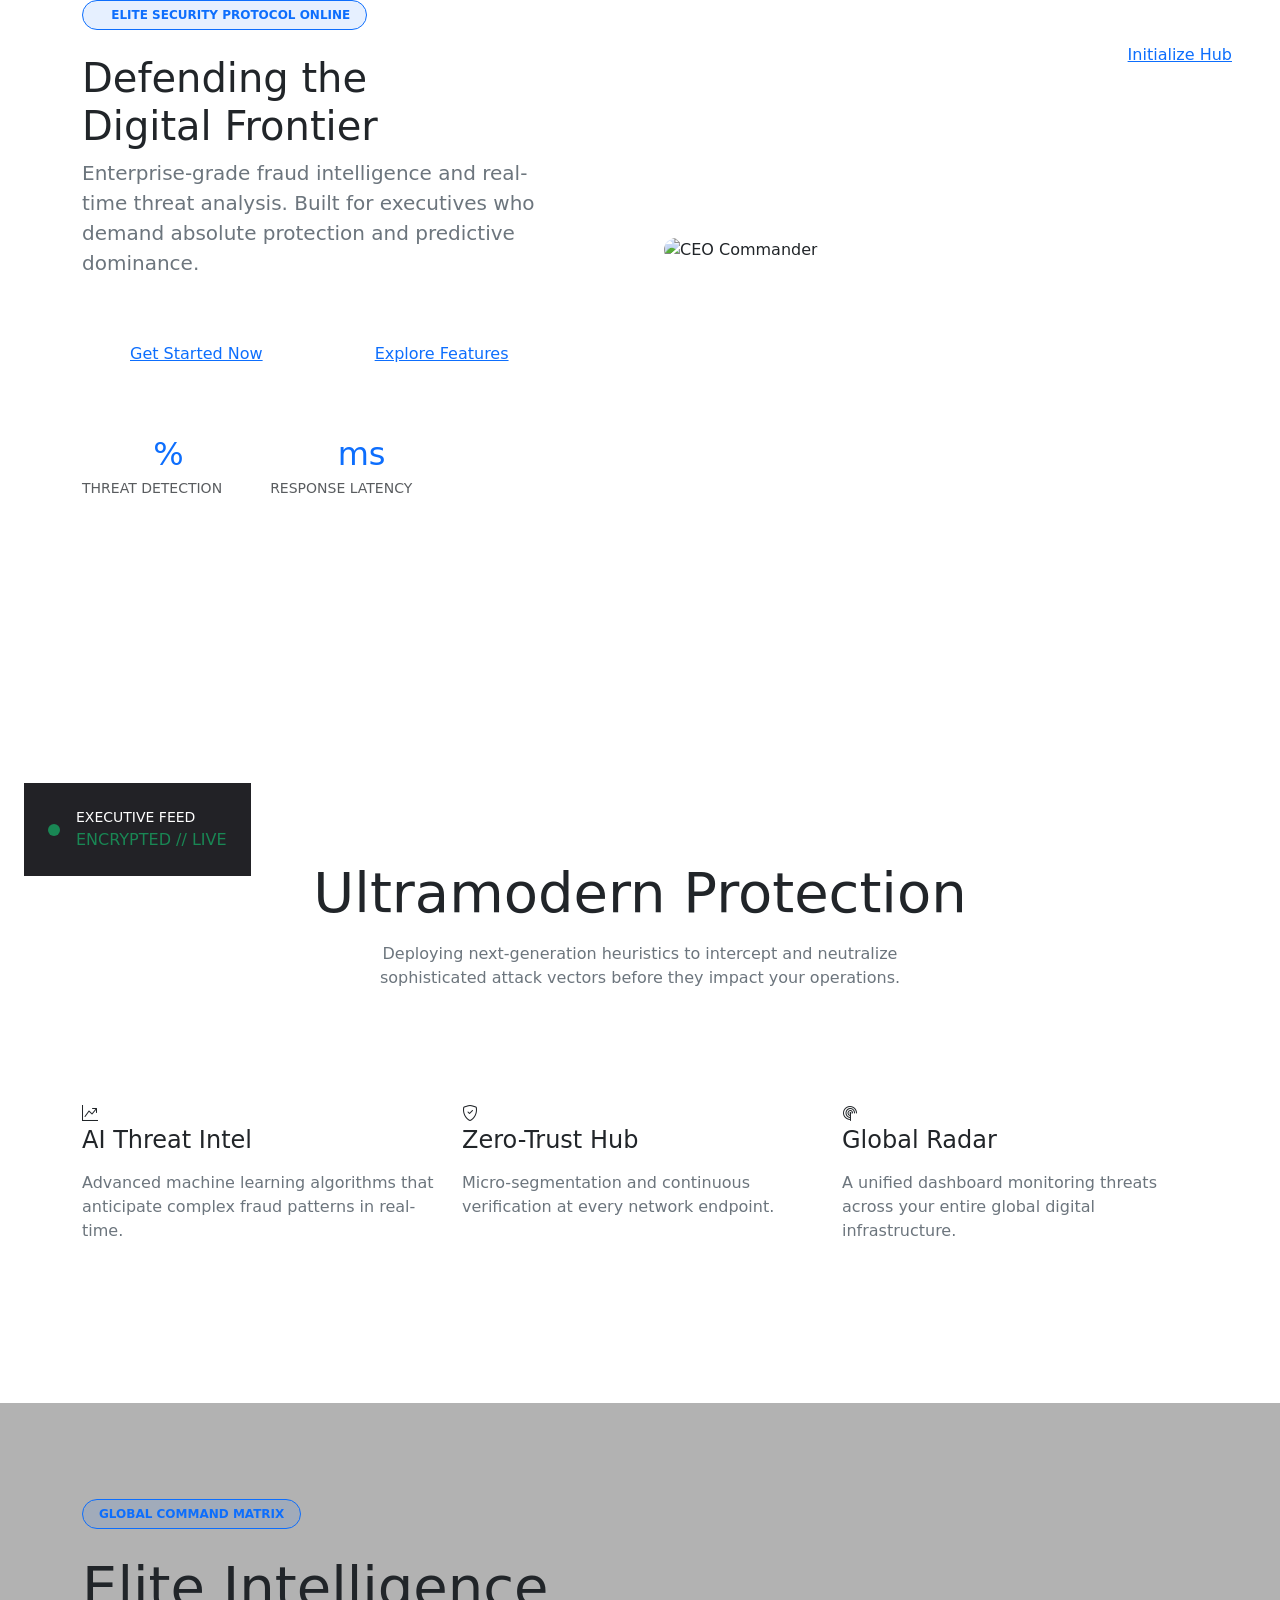
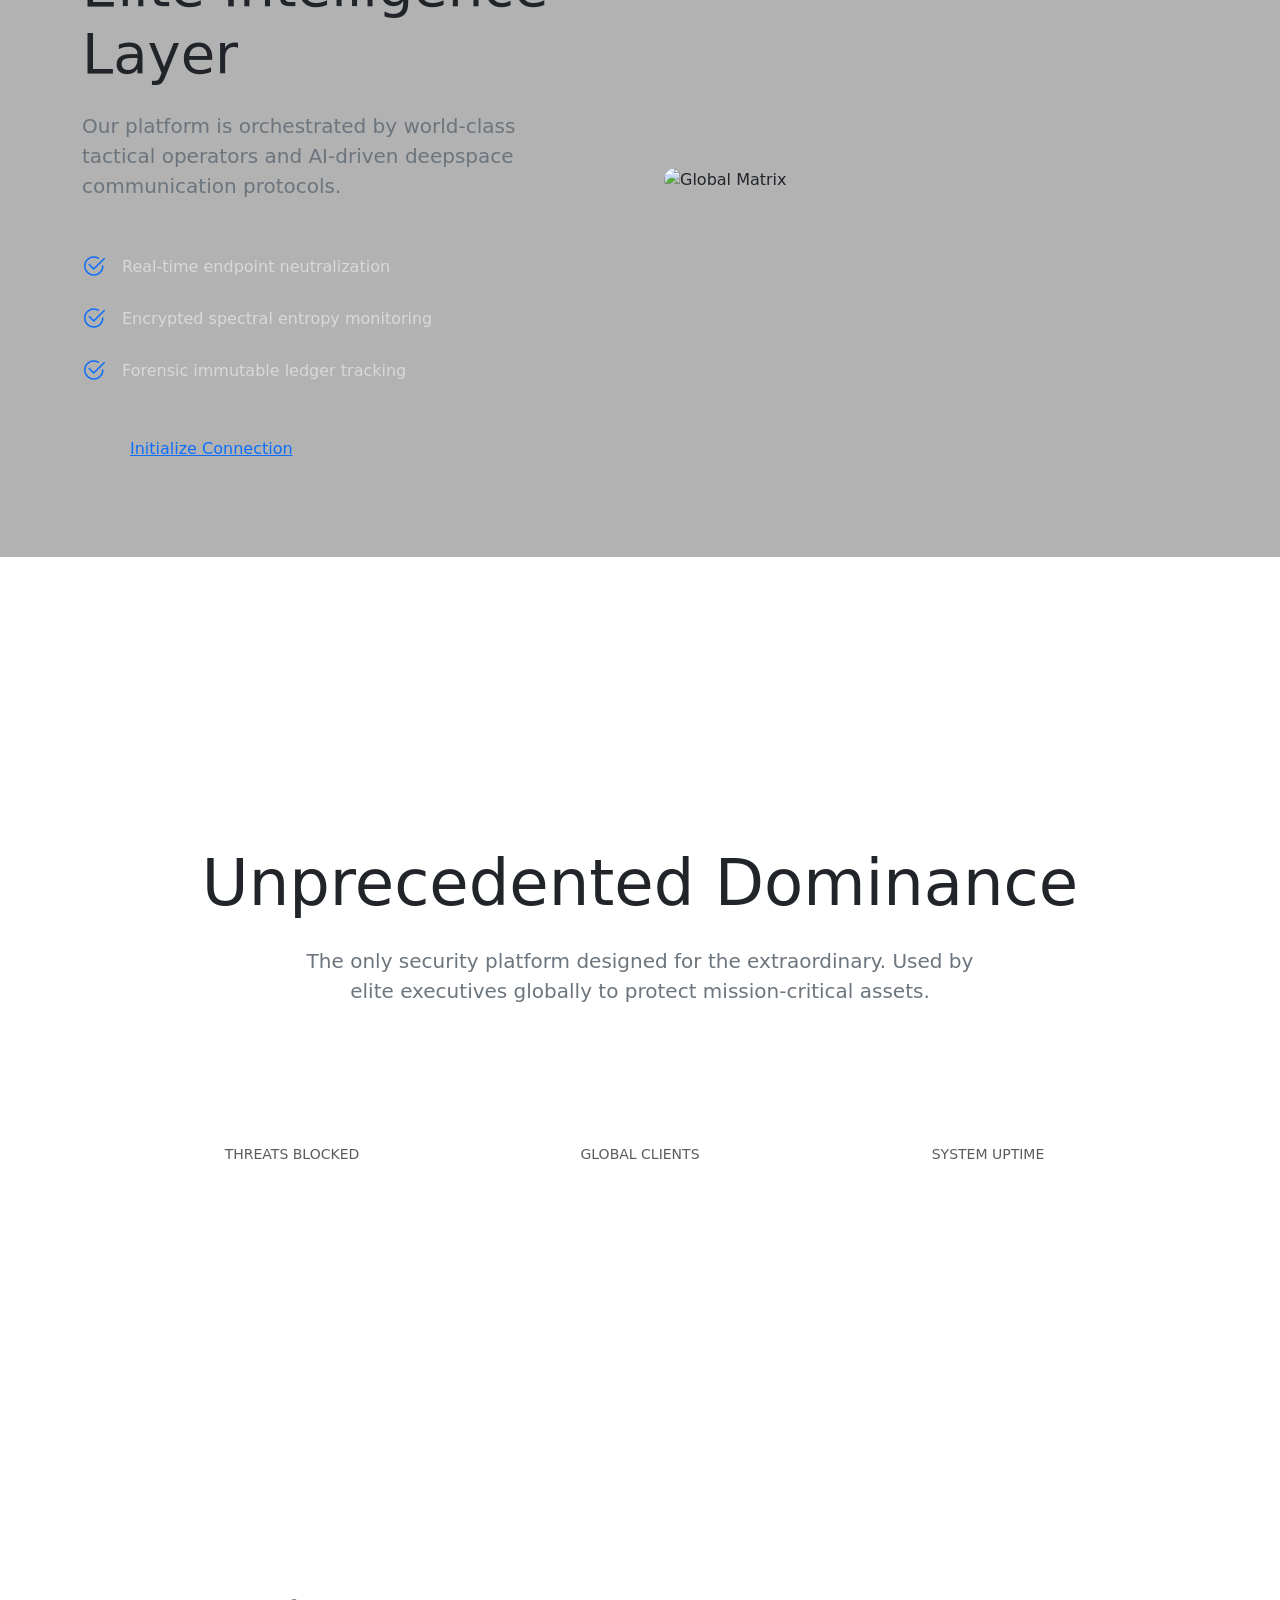
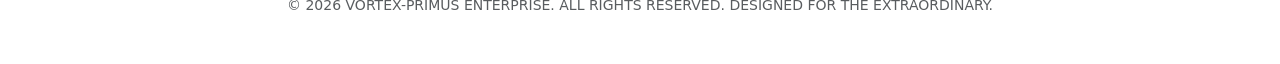
==== commit 3c606e9f: "chore: Launch VORTEX-PRIMUS rebranding" ====
--- a/src/main/resources/templates/index.html
+++ b/src/main/resources/templates/index.html
@@ -3,11 +3,11 @@
 <head>
     <meta charset="UTF-8">
     <meta name="viewport" content="width=device-width, initial-scale=1.0">
-    <title>CYBER-COMMAND</title>
+    <title>VORTEX-PRIMUS</title>
     <meta name="description" content="Elite AI-driven fraud intelligence and threat analysis platform for the modern enterprise.">
     <link href="https://cdn.jsdelivr.net/npm/bootstrap@5.3.0/dist/css/bootstrap.min.css" rel="stylesheet">
     <link href="https://cdn.jsdelivr.net/npm/bootstrap-icons@1.10.5/font/bootstrap-icons.css" rel="stylesheet">
-    <link rel="stylesheet" th:href="@{/css/cyber-command.css}">
+    <link rel="stylesheet" th:href="@{/css/vortex-primus.css}">
     <style>
         .trusted-logos {
             opacity: 0.5;
@@ -34,7 +34,7 @@
     <nav class="navbar navbar-expand-lg fixed-top glass-card py-3 mx-4 mt-3" style="border-radius: 20px;">
         <div class="container-fluid px-4">
             <a class="navbar-brand nav-logo d-flex align-items-center gap-2" href="#">
-                <i class="bi bi-shield-lock-fill text-primary"></i> CYBER-COMMAND
+                <i class="bi bi-shield-lock-fill text-primary"></i> VORTEX-PRIMUS
             </a>
             <button class="navbar-toggler border-0 shadow-none" type="button" data-bs-toggle="collapse" data-bs-target="#navbarNav">
                 <span class="bi bi-list text-white fs-2"></span>
@@ -204,7 +204,7 @@
     <!-- Footer -->
     <footer class="container text-center">
         <div class="mb-5 pb-5 border-bottom border-white border-opacity-5">
-            <h2 class="nav-logo mb-4">CYBER-COMMAND</h2>
+            <h2 class="nav-logo mb-4">VORTEX-PRIMUS</h2>
             <div class="d-flex justify-content-center gap-4 text-white-50">
                 <a href="#" class="text-decoration-none text-white-50 hover-white">Terms</a>
                 <a href="#" class="text-decoration-none text-white-50 hover-white">Privacy</a>
@@ -212,7 +212,7 @@
                 <a href="#" class="text-decoration-none text-white-50 hover-white">Support</a>
             </div>
         </div>
-        <p class="text-muted small">© 2026 CYBER-COMMAND ENTERPRISE. ALL RIGHTS RESERVED. DESIGNED FOR THE EXTRAORDINARY.</p>
+        <p class="text-muted small">© 2026 VORTEX-PRIMUS ENTERPRISE. ALL RIGHTS RESERVED. DESIGNED FOR THE EXTRAORDINARY.</p>
     </footer>
 
     <script src="https://cdn.jsdelivr.net/npm/bootstrap@5.3.0/dist/js/bootstrap.bundle.min.js"></script>
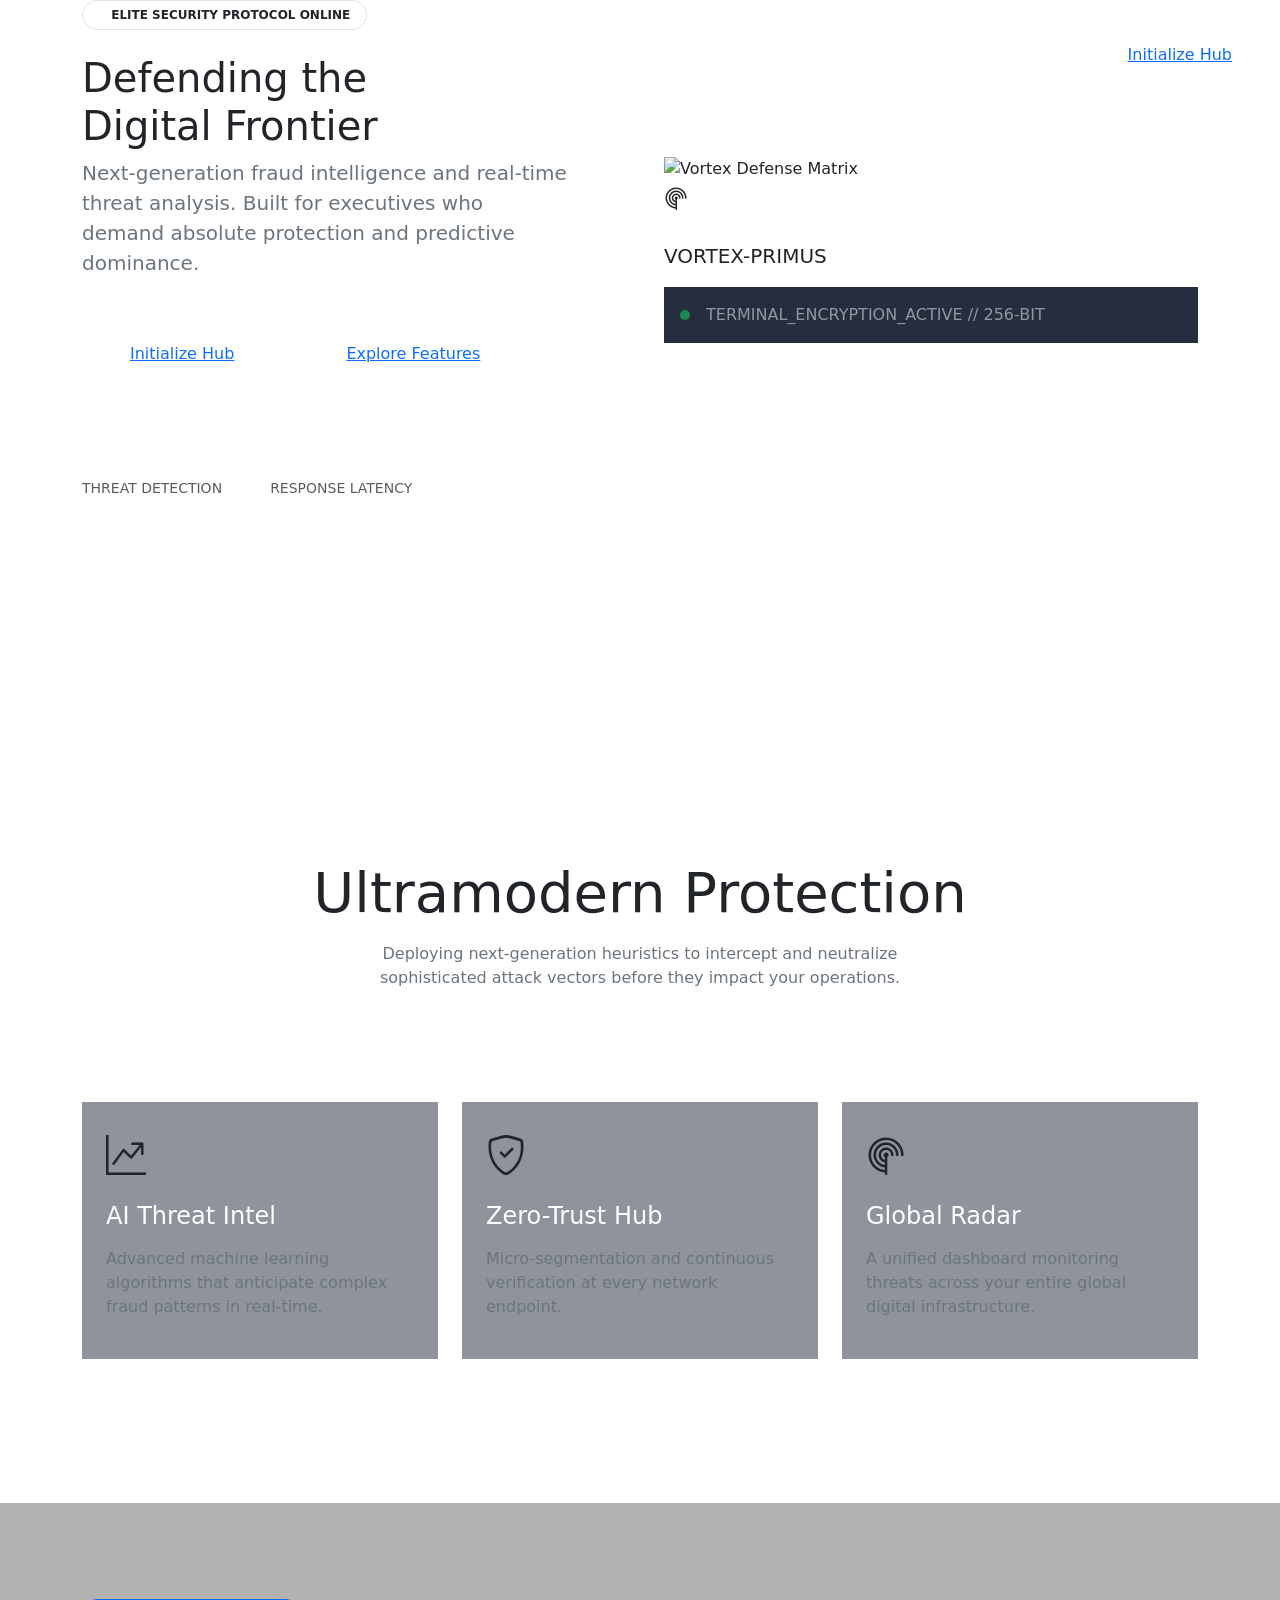
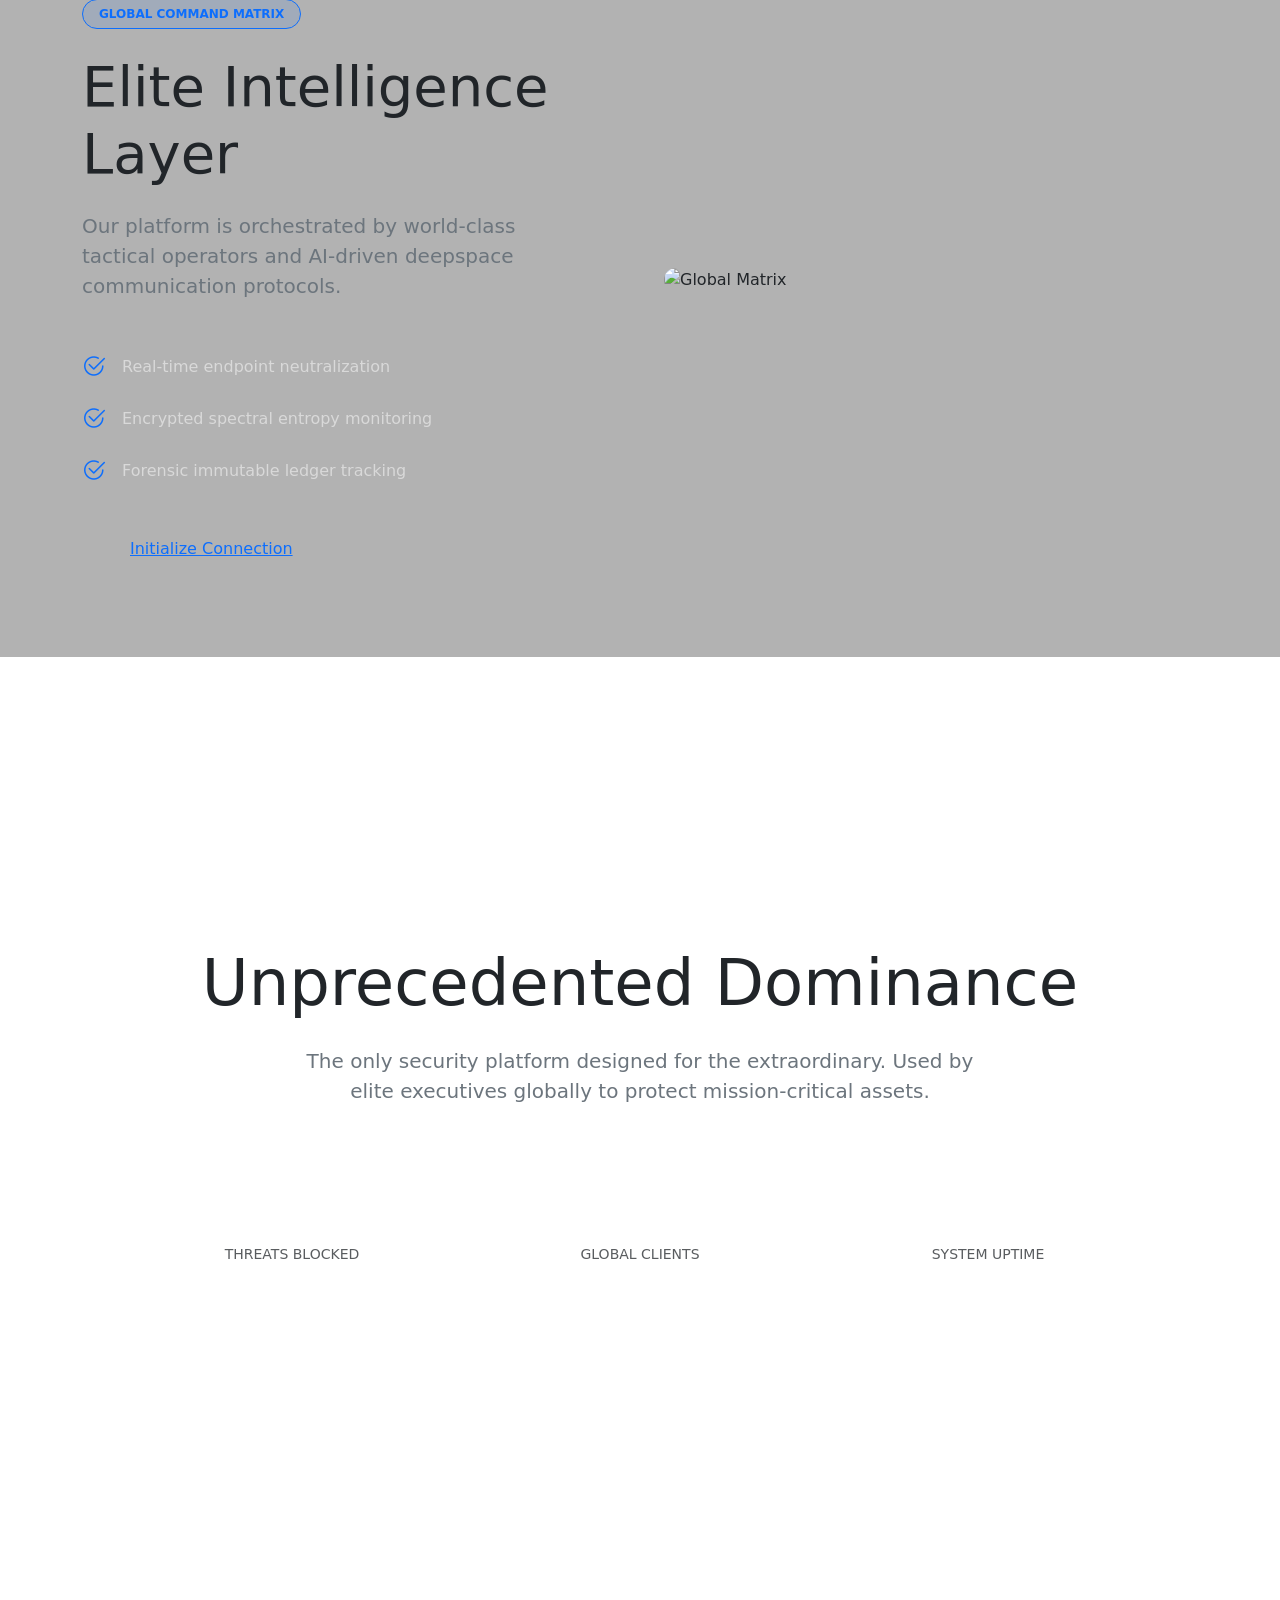
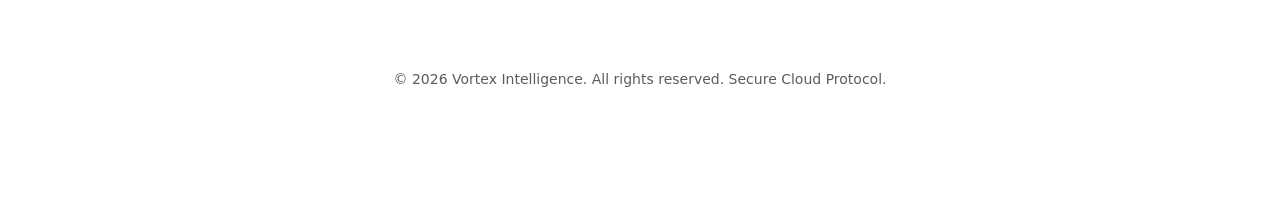
==== commit 5fa0ccc7: "fix: Restore scan history and adjust color brightness" ====
--- a/src/main/resources/templates/index.html
+++ b/src/main/resources/templates/index.html
@@ -22,7 +22,8 @@
             font-weight: 800;
             font-size: 1.5rem;
             letter-spacing: -0.05em;
-            background: linear-gradient(135deg, var(--accent-blue), var(--accent-purple));
+            background: linear-gradient(135deg, var(--accent-cyan), var(--accent-blue));
+            background-clip: text;
             -webkit-background-clip: text;
             -webkit-text-fill-color: transparent;
         }
@@ -34,7 +35,7 @@
     <nav class="navbar navbar-expand-lg fixed-top glass-card py-3 mx-4 mt-3" style="border-radius: 20px;">
         <div class="container-fluid px-4">
             <a class="navbar-brand nav-logo d-flex align-items-center gap-2" href="#">
-                <i class="bi bi-shield-lock-fill text-primary"></i> VORTEX-PRIMUS
+                <i class="bi bi-radar text-cyan"></i> VORTEX-PRIMUS
             </a>
             <button class="navbar-toggler border-0 shadow-none" type="button" data-bs-toggle="collapse" data-bs-target="#navbarNav">
                 <span class="bi bi-list text-white fs-2"></span>
@@ -53,45 +54,49 @@
         </div>
     </nav>
 
-    <!-- Extraordinary Hero Section -->
     <section class="hero-container container">
         <div class="row align-items-center g-5">
             <div class="col-lg-6">
-                <div class="badge rounded-pill bg-primary bg-opacity-10 text-primary px-3 py-2 mb-4 fw-700 small border border-primary border-opacity-20">
+                <div class="badge rounded-pill bg-cyan bg-opacity-10 text-cyan px-3 py-2 mb-4 fw-700 small border border-cyan border-opacity-20" style="color: var(--accent-cyan);">
                     <span class="pulse-active d-inline-block me-2"></span> ELITE SECURITY PROTOCOL ONLINE
                 </div>
                 <h1 class="hero-title">Defending the <br><span class="gradient-text">Digital Frontier</span></h1>
                 <p class="text-secondary fs-5 mb-5 pe-lg-5" style="max-width: 540px;">
-                    Enterprise-grade fraud intelligence and real-time threat analysis. Built for executives who demand absolute protection and predictive dominance.
+                    Next-generation fraud intelligence and real-time threat analysis. Built for executives who demand absolute protection and predictive dominance.
                 </p>
                 <div class="d-flex flex-wrap gap-3">
-                    <a th:href="@{/register}" class="btn-premium py-3 px-5 fs-6">Get Started Now</a>
+                    <a th:href="@{/register}" class="btn-premium py-3 px-5 fs-6">Initialize Hub</a>
                     <a href="#features" class="btn-outline py-3 px-5 fs-6">Explore Features</a>
                 </div>
                 
-                <!-- Hero Counter -->
                 <div class="mt-5 d-flex gap-5">
                     <div>
-                        <div class="fs-2 fw-800 text-white">99.9<span class="text-primary">%</span></div>
+                        <div class="fs-2 fw-800 text-white">99.9<span class="text-cyan">%</span></div>
                         <div class="small text-muted fw-600">THREAT DETECTION</div>
                     </div>
                     <div>
-                        <div class="fs-2 fw-800 text-white">&lt;50<span class="text-primary">ms</span></div>
+                        <div class="fs-2 fw-800 text-white">&lt;50<span class="text-cyan">ms</span></div>
                         <div class="small text-muted fw-600">RESPONSE LATENCY</div>
                     </div>
                 </div>
             </div>
             <div class="col-lg-6">
                 <div class="hero-image-wrapper">
-                    <img th:src="@{/images/ceo_commander.png}" alt="CEO Commander" class="img-fluid" style="width: 100%; border-radius: 24px;"
-                         onerror="this.onerror=null; this.src='https://images.unsplash.com/photo-1573164060897-425941c47065?q=80&w=2069&auto=format&fit=crop';">
+                    <!-- Premium Technical Visual (No baked-in text) -->
+                    <img src="https://images.unsplash.com/photo-1550751827-4bd374c3f58b?q=80&w=2070&auto=format&fit=crop" alt="Vortex Defense Matrix" class="img-fluid" style="width: 100%; height: 100%; object-fit: cover;">
                     
-                    <!-- Floating Stat Overlay -->
-                    <div class="glass-card position-absolute bottom-0 start-0 m-4 p-4 d-flex align-items-center gap-3" style="background: rgba(10,10,15,0.9);">
-                        <div class="rounded-circle bg-success" style="width: 12px; height: 12px; box-shadow: 0 0 15px var(--accent-emerald);"></div>
-                        <div>
-                            <div class="fw-800 text-white small">EXECUTIVE FEED</div>
-                            <div class="text-success extra-small fw-700 mono">ENCRYPTED // LIVE</div>
+                    <!-- Branded Glass Interface Overlay -->
+                    <div class="brand-image-overlay">
+                        <div class="hologram-label">
+                            <i class="bi bi-radar text-cyan fs-4"></i>
+                            <div>
+                                <div class="text-white extra-small fw-800 uppercase" style="letter-spacing: 2px;">SECURE PROTOCOL</div>
+                                <div class="text-cyan fw-900 fs-5">VORTEX-PRIMUS</div>
+                            </div>
+                        </div>
+                        <div class="glass-card mt-3 p-3 d-flex align-items-center gap-3" style="background: rgba(15,23,42,0.9); border-color: rgba(34,211,238,0.3);">
+                            <div class="rounded-circle bg-success" style="width: 10px; height: 10px; box-shadow: 0 0 15px var(--accent-emerald);"></div>
+                            <div class="extra-small text-white-50 fw-700 mono">TERMINAL_ENCRYPTION_ACTIVE // 256-BIT</div>
                         </div>
                     </div>
                 </div>
@@ -122,23 +127,23 @@
             
             <div class="row g-4">
                 <div class="col-md-4">
-                    <div class="glass-card feature-card">
-                        <i class="bi bi-graph-up-arrow feature-icon"></i>
-                        <h4 class="fw-700 mb-3">AI Threat Intel</h4>
+                    <div class="glass-card feature-card p-4 h-100" style="background: rgba(30,41,59,0.5);">
+                        <i class="bi bi-graph-up-arrow text-cyan fs-1 mb-3 d-block"></i>
+                        <h4 class="fw-700 mb-3 text-white">AI Threat Intel</h4>
                         <p class="text-secondary">Advanced machine learning algorithms that anticipate complex fraud patterns in real-time.</p>
                     </div>
                 </div>
                 <div class="col-md-4">
-                    <div class="glass-card feature-card">
-                        <i class="bi bi-shield-check feature-icon"></i>
-                        <h4 class="fw-700 mb-3">Zero-Trust Hub</h4>
+                    <div class="glass-card feature-card p-4 h-100" style="background: rgba(30,41,59,0.5);">
+                        <i class="bi bi-shield-check text-cyan fs-1 mb-3 d-block"></i>
+                        <h4 class="fw-700 mb-3 text-white">Zero-Trust Hub</h4>
                         <p class="text-secondary">Micro-segmentation and continuous verification at every network endpoint.</p>
                     </div>
                 </div>
                 <div class="col-md-4">
-                    <div class="glass-card feature-card">
-                        <i class="bi bi-radar feature-icon"></i>
-                        <h4 class="fw-700 mb-3">Global Radar</h4>
+                    <div class="glass-card feature-card p-4 h-100" style="background: rgba(30,41,59,0.5);">
+                        <i class="bi bi-radar text-cyan fs-1 mb-3 d-block"></i>
+                        <h4 class="fw-700 mb-3 text-white">Global Radar</h4>
                         <p class="text-secondary">A unified dashboard monitoring threats across your entire global digital infrastructure.</p>
                     </div>
                 </div>
@@ -202,17 +207,11 @@
     </section>
 
     <!-- Footer -->
-    <footer class="container text-center">
-        <div class="mb-5 pb-5 border-bottom border-white border-opacity-5">
-            <h2 class="nav-logo mb-4">VORTEX-PRIMUS</h2>
-            <div class="d-flex justify-content-center gap-4 text-white-50">
-                <a href="#" class="text-decoration-none text-white-50 hover-white">Terms</a>
-                <a href="#" class="text-decoration-none text-white-50 hover-white">Privacy</a>
-                <a href="#" class="text-decoration-none text-white-50 hover-white">Intel</a>
-                <a href="#" class="text-decoration-none text-white-50 hover-white">Support</a>
-            </div>
-        </div>
-        <p class="text-muted small">© 2026 VORTEX-PRIMUS ENTERPRISE. ALL RIGHTS RESERVED. DESIGNED FOR THE EXTRAORDINARY.</p>
+    <footer class="py-5 text-center mt-5" style="border-top: 1px solid var(--glass-border); background: var(--bg-darker);">
+        <div class="container">
+            <div class="nav-logo mb-3">VORTEX-PRIMUS</div>
+            <p class="text-muted small">&copy; 2026 Vortex Intelligence. All rights reserved. Secure Cloud Protocol.</p>
+        </div>
     </footer>
 
     <script src="https://cdn.jsdelivr.net/npm/bootstrap@5.3.0/dist/js/bootstrap.bundle.min.js"></script>
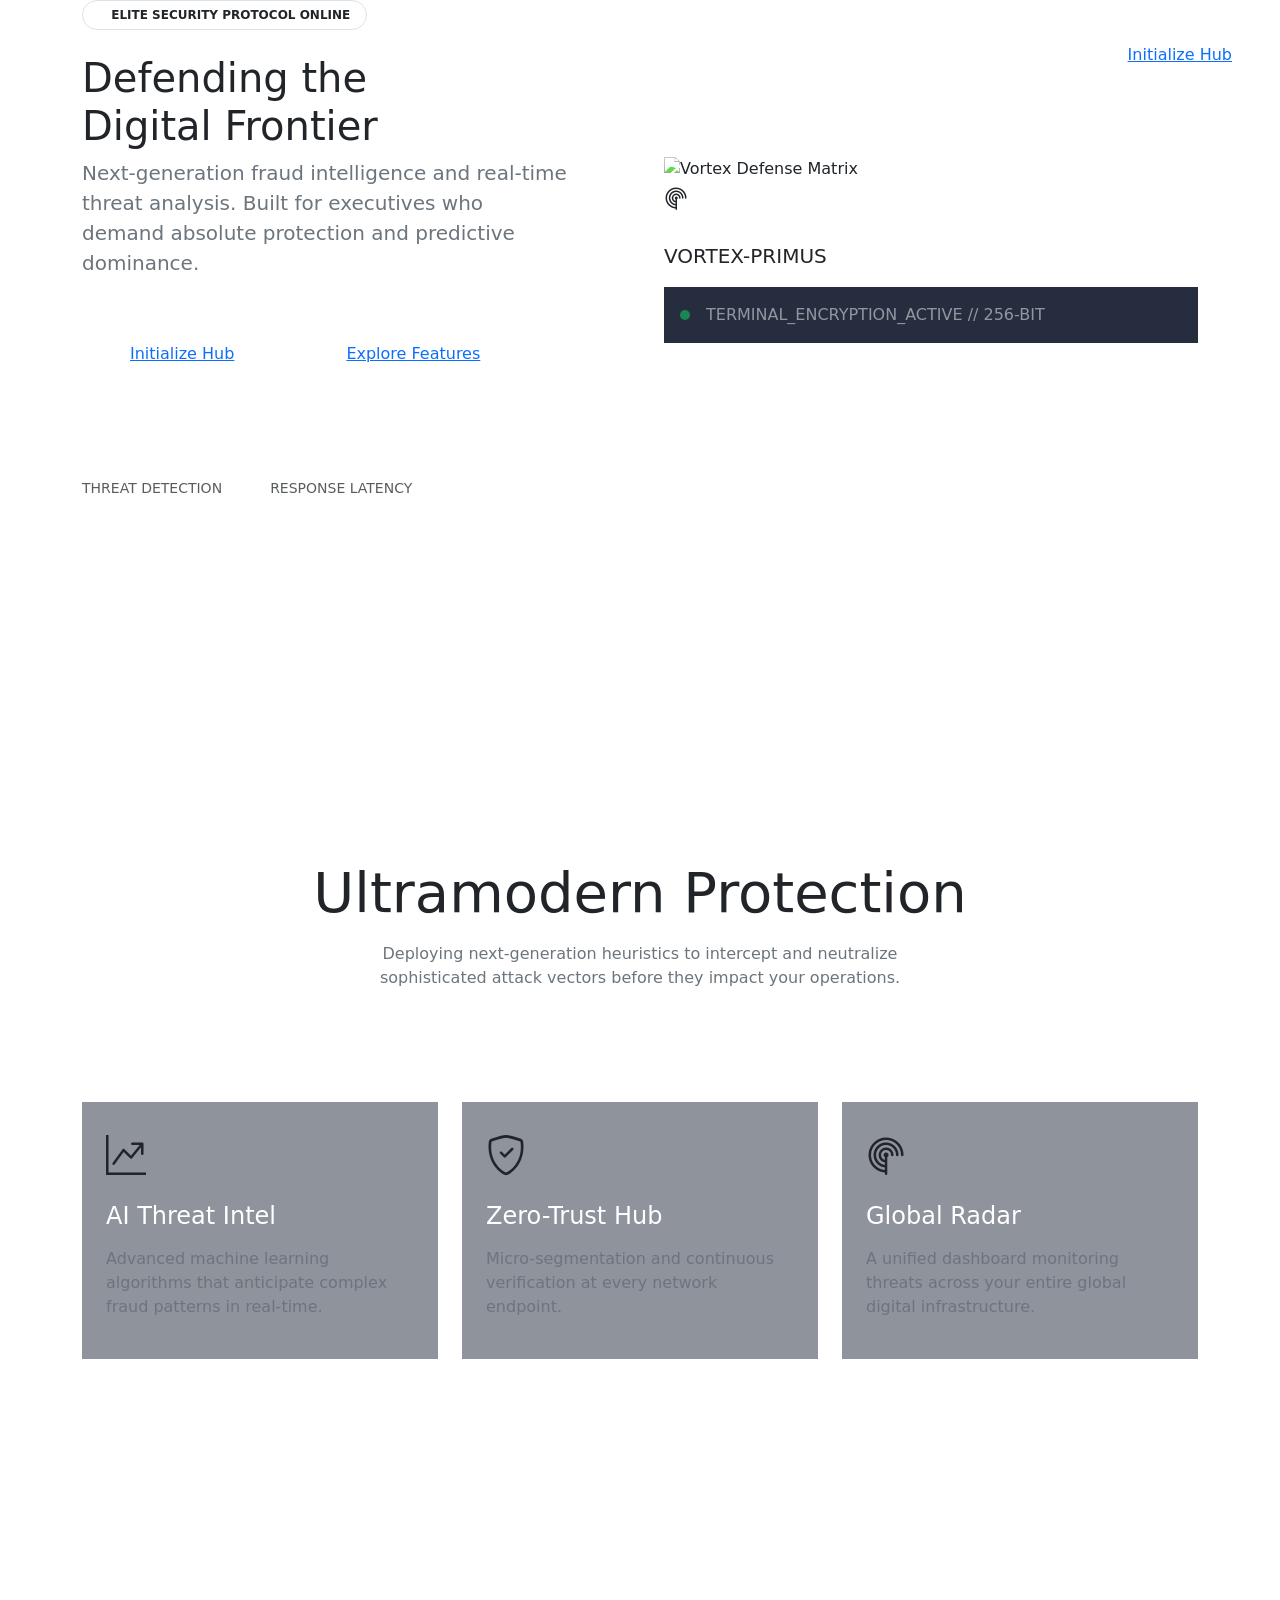
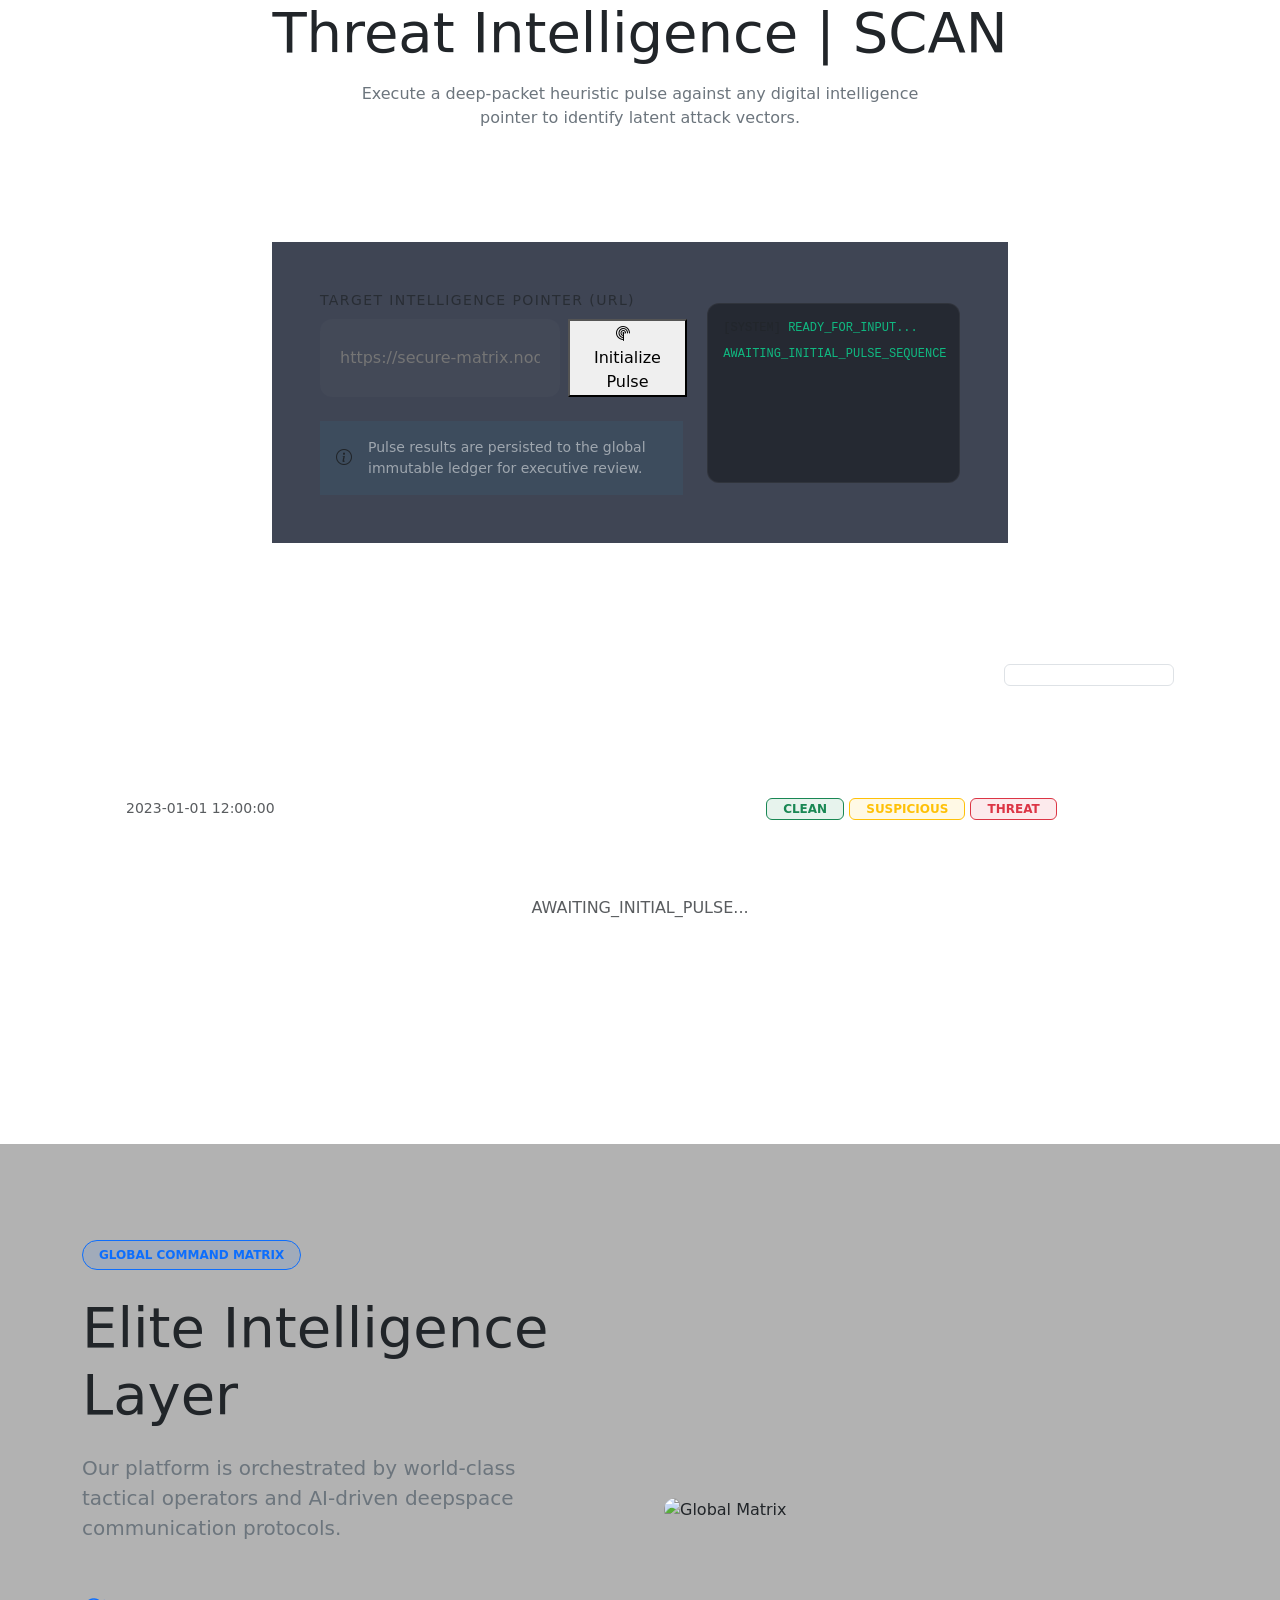
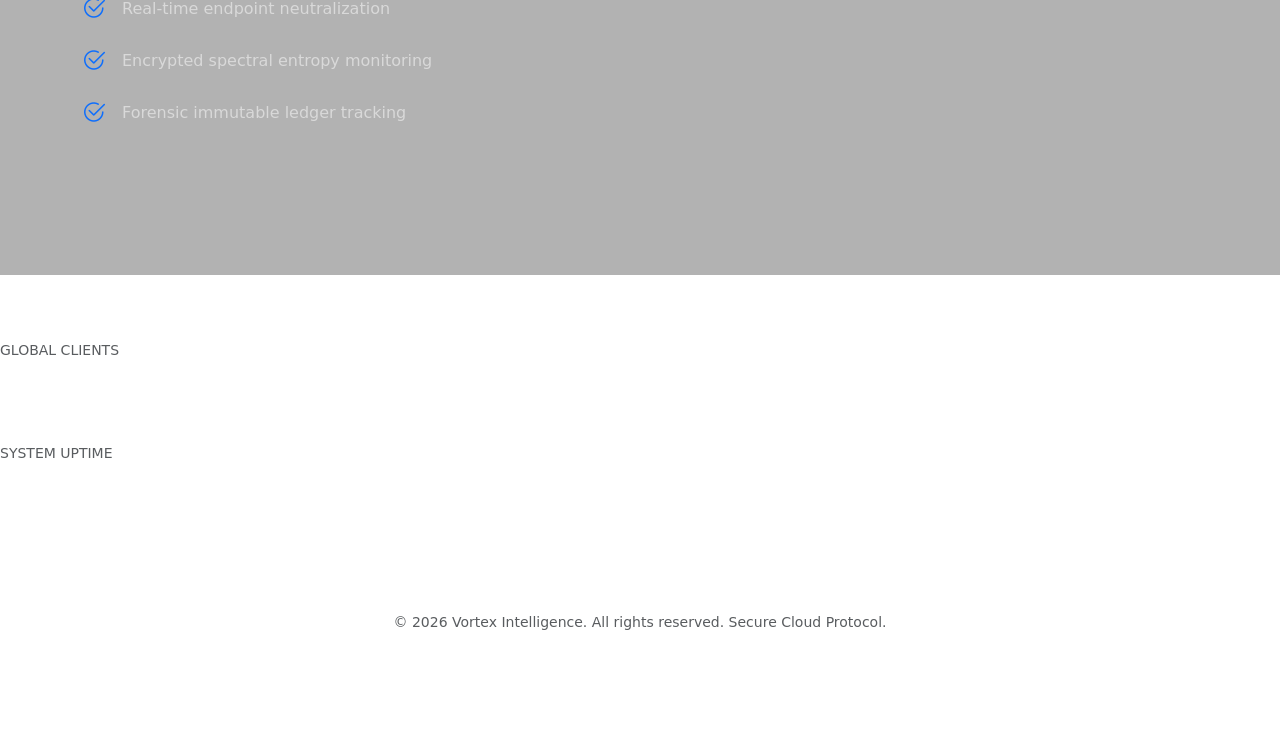
==== commit 90b02941: "fix: Restore public intelligence scanner and live feed" ====
--- a/src/main/resources/templates/index.html
+++ b/src/main/resources/templates/index.html
@@ -83,7 +83,7 @@
             <div class="col-lg-6">
                 <div class="hero-image-wrapper">
                     <!-- Premium Technical Visual (No baked-in text) -->
-                    <img src="https://images.unsplash.com/photo-1550751827-4bd374c3f58b?q=80&w=2070&auto=format&fit=crop" alt="Vortex Defense Matrix" class="img-fluid" style="width: 100%; height: 100%; object-fit: cover;">
+                    <img src="https://images.unsplash.com/photo-1518770660439-4636190af475?q=80&w=2070&auto=format&fit=crop" alt="Vortex Defense Matrix" class="img-fluid" style="width: 100%; height: 100%; object-fit: cover; filter: brightness(1.2) contrast(1.1);">
                     
                     <!-- Branded Glass Interface Overlay -->
                     <div class="brand-image-overlay">
@@ -151,6 +151,101 @@
         </div>
     </section>
 
+    <!-- Intelligence Scanner Section (CRITICAL COMPONENT - DO NOT REMOVE) -->
+    <section id="scan" class="py-5 mt-5">
+        <div class="container py-5">
+            <div class="text-center mb-5 pb-5">
+                <h2 class="display-4 fw-800 mb-3">Threat Intelligence | <span class="gradient-text">SCAN</span></h2>
+                <p class="text-secondary mx-auto" style="max-width: 600px;">Execute a deep-packet heuristic pulse against any digital intelligence pointer to identify latent attack vectors.</p>
+            </div>
+
+            <div class="row g-4 justify-content-center">
+                <div class="col-lg-8">
+                    <div class="glass-card p-4 p-lg-5" style="background: rgba(15,23,42,0.8); border: 1px solid var(--accent-blue);">
+                        <div class="row g-4 align-items-center">
+                            <div class="col-md-7">
+                                <form id="scanForm" th:action="@{/}" method="post">
+                                    <div class="mb-4">
+                                        <label class="small fw-700 text-muted text-uppercase mb-2 d-block" style="letter-spacing: 0.1em;">Target Intelligence Pointer (URL)</label>
+                                        <div class="d-flex gap-2">
+                                            <input type="text" id="targetIp" name="targetIp" class="form-input-premium flex-grow-1" placeholder="https://secure-matrix.node/alpha-omega" required 
+                                                   style="background: rgba(255,255,255,0.02); border: 1px solid var(--glass-border); color: white; padding: 14px 20px; border-radius: 12px;">
+                                            <button type="submit" id="startBtn" class="btn-premium px-4">
+                                                <i class="bi bi-radar me-lg-2"></i> <span class="d-none d-lg-inline">Initialize Pulse</span>
+                                            </button>
+                                        </div>
+                                    </div>
+                                </form>
+                                <div class="glass-card p-3 d-flex align-items-center gap-3" style="background: rgba(34,211,238,0.05); border-color: rgba(34,211,238,0.2);">
+                                    <i class="bi bi-info-circle text-cyan"></i>
+                                    <p class="m-0 small text-white-50">Pulse results are persisted to the global immutable ledger for executive review.</p>
+                                </div>
+                            </div>
+                            <div class="col-md-5">
+                                <div id="terminal" class="terminal-output" style="background: rgba(0,0,0,0.4); border-radius: 12px; padding: 15px; font-family: monospace; font-size: 0.75rem; color: #10b981; height: 180px; overflow-y: auto; border: 1px solid rgba(255,255,255,0.05);">
+                                    <div class="terminal-line"><span class="text-muted">[SYSTEM]</span> READY_FOR_INPUT...</div>
+                                    <div id="awaitingText" class="terminal-line mt-2">AWAITING_INITIAL_PULSE_SEQUENCE</div>
+                                </div>
+                            </div>
+                        </div>
+                    </div>
+                </div>
+            </div>
+
+            <!-- Live Intelligence Feed Table -->
+            <div class="row mt-5 pt-5">
+                <div class="col-12">
+                    <div class="glass-card p-4">
+                        <div class="d-flex justify-content-between align-items-center mb-4">
+                            <h5 class="fw-800 text-white m-0">Live Intelligence Feed</h5>
+                            <span class="badge bg-cyan bg-opacity-10 text-cyan border border-cyan border-opacity-20 px-3 fw-700 small">REAL-TIME_ARCHIVE</span>
+                        </div>
+                        <div class="table-responsive">
+                            <table class="table table-dark table-hover align-middle mb-0" style="--bs-table-bg: transparent; border-collapse: separate; border-spacing: 0 8px;">
+                                <thead>
+                                    <tr class="text-muted small uppercase fw-700" style="border: none;">
+                                        <th style="background: transparent; border: none; padding-bottom: 20px;">Timestamp</th>
+                                        <th style="background: transparent; border: none; padding-bottom: 20px;">Pointer</th>
+                                        <th style="background: transparent; border: none; padding-bottom: 20px;">Risk Level</th>
+                                        <th style="background: transparent; border: none; padding-bottom: 20px;">Status</th>
+                                    </tr>
+                                </thead>
+                                <tbody>
+                                    <tr th:each="scan : ${scans}" style="background: rgba(255,255,255,0.02); transition: 0.3s;">
+                                        <td class="mono small text-muted" th:text="${#temporals.format(scan.scanTimestamp, 'yyyy-MM-dd HH:mm:ss')}" style="border: none; border-radius: 12px 0 0 12px; padding: 20px;">2023-01-01 12:00:00</td>
+                                        <td style="border: none;">
+                                            <div class="d-flex align-items-center gap-2">
+                                                <i class="bi bi-link-45deg text-cyan"></i>
+                                                <code class="text-white fw-600" th:text="${scan.payload}">https://example.com</code>
+                                            </div>
+                                        </td>
+                                        <td style="border: none;">
+                                            <div class="d-flex align-items-center gap-2">
+                                                <span class="mono small fw-800" th:text="${#numbers.formatDecimal(scan.riskScore, 1, 1)}">0.0</span>
+                                                <div class="progress" style="width: 60px; height: 4px; background: rgba(255,255,255,0.05);">
+                                                    <div class="progress-bar" role="progressbar" 
+                                                         th:style="'width: ' + (${scan.riskScore} * 10) + '%; background-color: ' + (${scan.riskLevel == 'HIGH' ? '#f43f5e' : (scan.riskLevel == 'MEDIUM' ? '#fbbf24' : '#10b981')})"></div>
+                                                </div>
+                                            </div>
+                                        </td>
+                                        <td style="border: none; border-radius: 0 12px 12px 0; padding: 20px;">
+                                            <span th:if="${scan.riskLevel == 'LOW'}" class="badge bg-success bg-opacity-10 text-success border border-success border-opacity-20 px-3 py-1 fw-800 small">CLEAN</span>
+                                            <span th:if="${scan.riskLevel == 'MEDIUM'}" class="badge bg-warning bg-opacity-10 text-warning border border-warning border-opacity-20 px-3 py-1 fw-800 small">SUSPICIOUS</span>
+                                            <span th:if="${scan.riskLevel == 'HIGH'}" class="badge bg-danger bg-opacity-10 text-danger border border-danger border-opacity-20 px-3 py-1 fw-800 small">THREAT</span>
+                                        </td>
+                                    </tr>
+                                    <tr th:if="${#lists.isEmpty(scans)}">
+                                        <td colspan="4" class="text-center py-5 text-muted mono" style="border: none;">AWAITING_INITIAL_PULSE...</td>
+                                    </tr>
+                                </tbody>
+                            </table>
+                        </div>
+                    </div>
+                </div>
+            </div>
+        </div>
+    </section>
+
     <!-- Global Matrix Section -->
     <section id="intelligence" class="py-5 mt-5 position-relative overflow-hidden" style="background: rgba(0,0,0,0.3);">
         <div class="container py-5">
@@ -173,26 +268,12 @@
                         <li class="d-flex align-items-center gap-3 text-white-50"><i class="bi bi-check2-circle text-primary fs-4"></i> Encrypted spectral entropy monitoring</li>
                         <li class="d-flex align-items-center gap-3 text-white-50"><i class="bi bi-check2-circle text-primary fs-4"></i> Forensic immutable ledger tracking</li>
                     </ul>
-                    <a th:href="@{/register}" class="btn-premium py-3 px-5 fs-6">Initialize Connection</a>
                 </div>
             </div>
         </div>
     </section>
 
     <!-- Impact Section -->
-    <section id="impact" class="py-5 mt-5">
-        <div class="container py-5">
-            <div class="glass-card p-5 text-center position-relative overflow-hidden" style="border: none;">
-                <div class="position-absolute top-0 start-0 w-100 h-100" th:style="'background: url(' + @{/images/command_center.png} + ') center/cover no-repeat; opacity: 0.15; z-index: -1;'"></div>
-                <div class="py-5 my-5">
-                    <h2 class="display-3 fw-800 mb-4">Unprecedented <span class="gradient-text">Dominance</span></h2>
-                    <p class="text-secondary mx-auto fs-5 mb-5" style="max-width: 700px;">The only security platform designed for the extraordinary. Used by elite executives globally to protect mission-critical assets.</p>
-                    <div class="row g-4 mt-4">
-                        <div class="col-md-4">
-                            <h3 class="display-5 fw-800 text-white">1M+</h3>
-                            <p class="text-muted fw-700 small">THREATS BLOCKED</p>
-                        </div>
-                        <div class="col-md-4">
                             <h3 class="display-5 fw-800 text-white">200+</h3>
                             <p class="text-muted fw-700 small">GLOBAL CLIENTS</p>
                         </div>
@@ -214,6 +295,43 @@
         </div>
     </footer>
 
-    <script src="https://cdn.jsdelivr.net/npm/bootstrap@5.3.0/dist/js/bootstrap.bundle.min.js"></script>
+    <script>
+        const scanForm = document.getElementById('scanForm');
+        const startBtn = document.getElementById('startBtn');
+        const terminal = document.getElementById('terminal');
+        const awaitingText = document.getElementById('awaitingText');
+
+        function addLog(msg, prefix = 'SYS:') {
+            const time = new Date().toLocaleTimeString('en-GB', { hour: '2-digit', minute: '2-digit', second: '2-digit' });
+            const line = document.createElement('div');
+            line.className = 'terminal-line mb-1';
+            line.innerHTML = `<span class="text-muted pe-2">[${time}]</span> <span class="text-cyan pe-2">${prefix}</span> ${msg}`;
+            terminal.appendChild(line);
+            terminal.scrollTop = terminal.scrollHeight;
+        }
+
+        if (scanForm) {
+            scanForm.onsubmit = (e) => {
+                e.preventDefault();
+                const targetPointer = document.getElementById('targetIp').value;
+                
+                startBtn.disabled = true;
+                startBtn.innerHTML = '<span class="spinner-border spinner-border-sm me-2"></span> PULSING...';
+                awaitingText.style.display = 'none';
+
+                addLog(`Initializing deep-packet heuristic pulse...`);
+                setTimeout(() => addLog(`Target confirmed: ${targetPointer}`, 'TARGET:'), 400);
+                setTimeout(() => addLog('Establishing neural link to Secure Matrix...', 'NET:'), 1200);
+                setTimeout(() => addLog('Analyzing packet heuristics for latent threats...', 'AI:'), 2200);
+                setTimeout(() => addLog('Verifying cryptographic integrity...', 'SEC:'), 3200);
+                setTimeout(() => addLog('Persisting intelligence results to vault...', 'DB:'), 4200);
+                
+                setTimeout(() => {
+                    addLog('PULSE_COMPLETE. Synchronizing feed.');
+                    setTimeout(() => scanForm.submit(), 1000);
+                }, 5200);
+            };
+        }
+    </script>
 </body>
 </html>
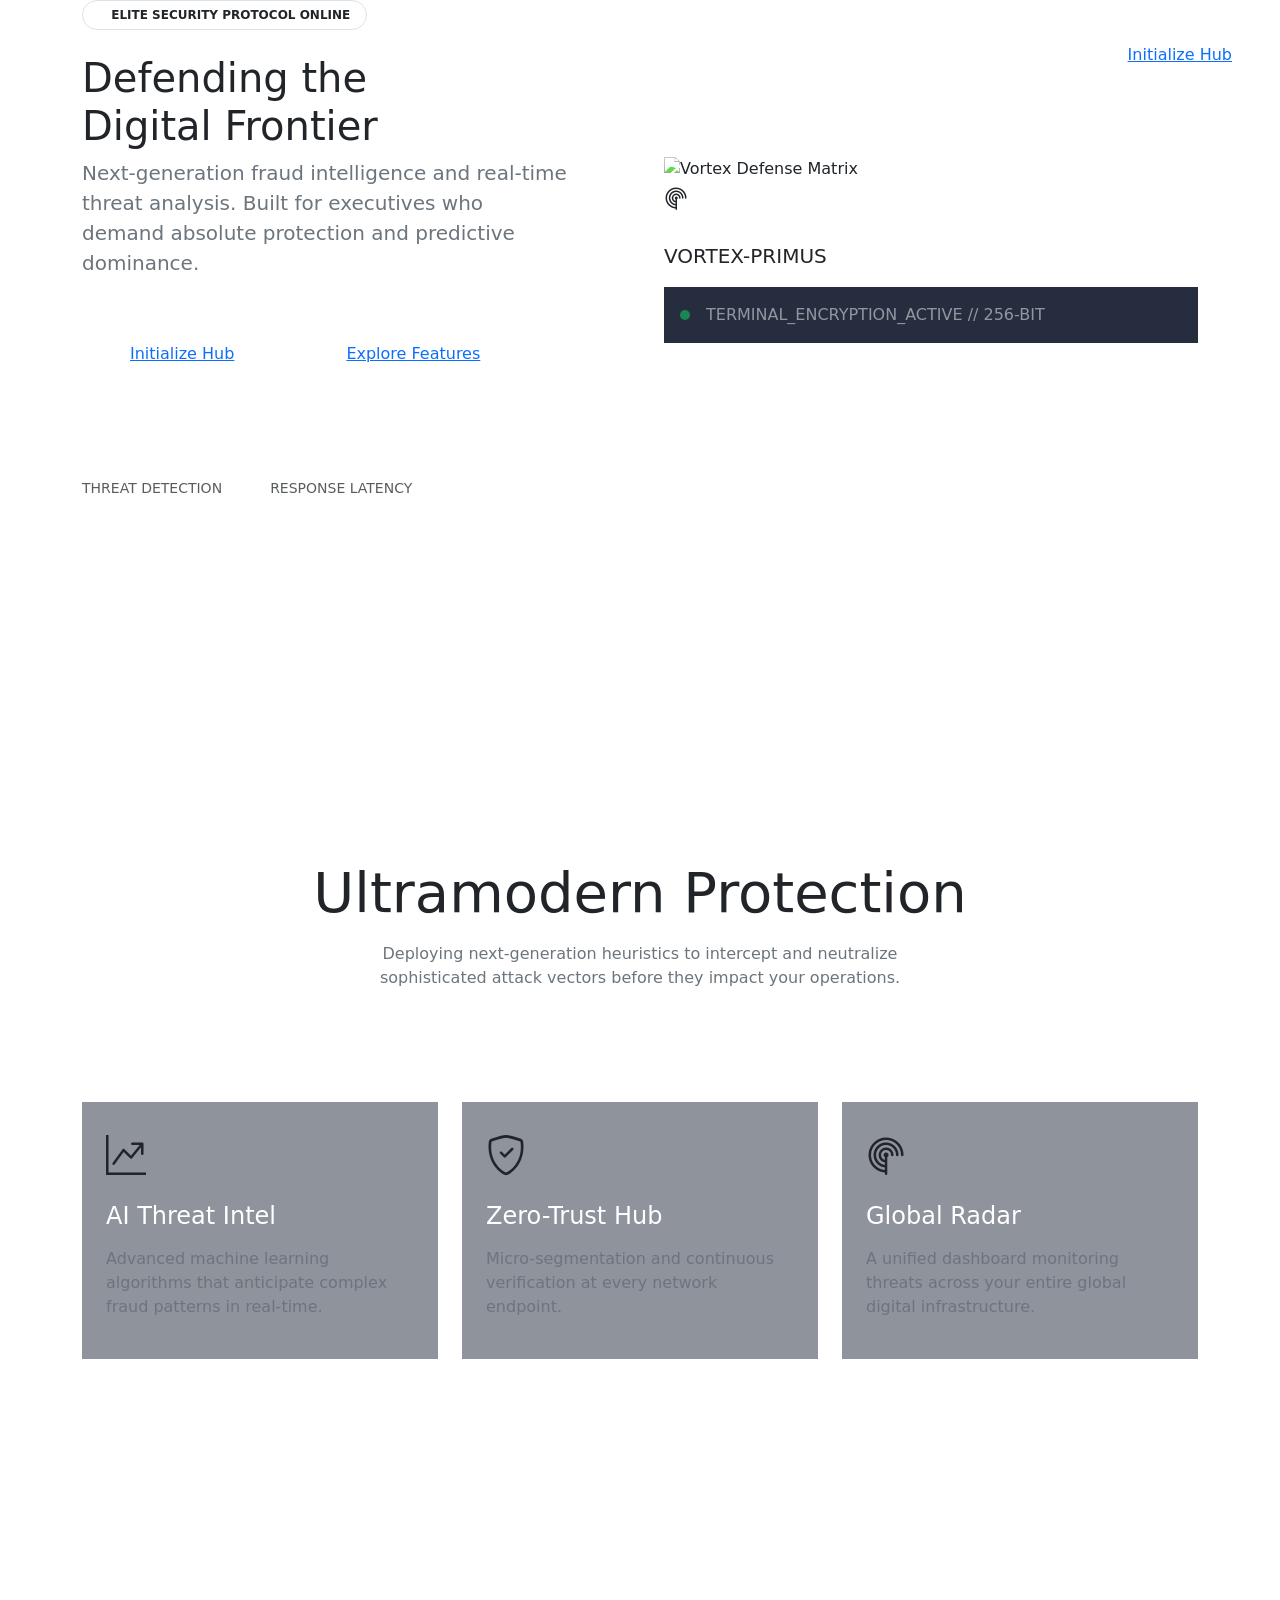
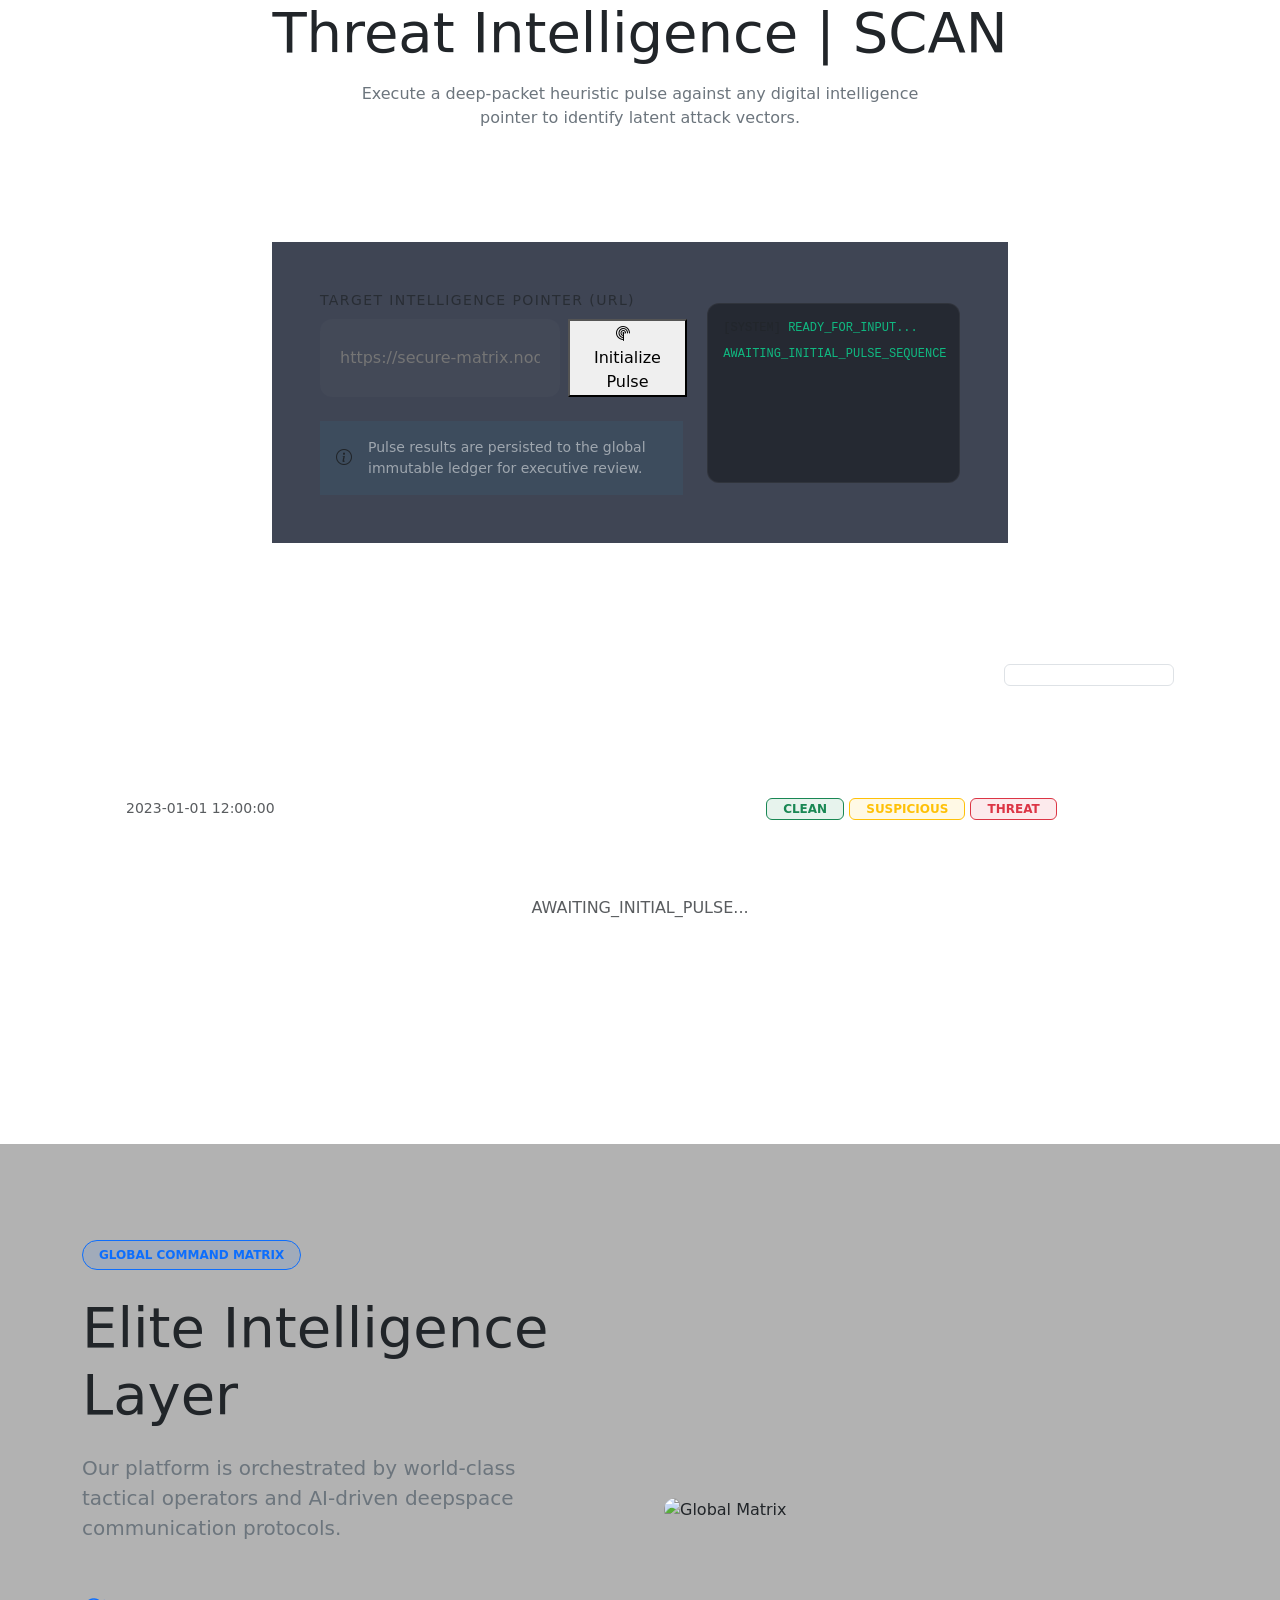
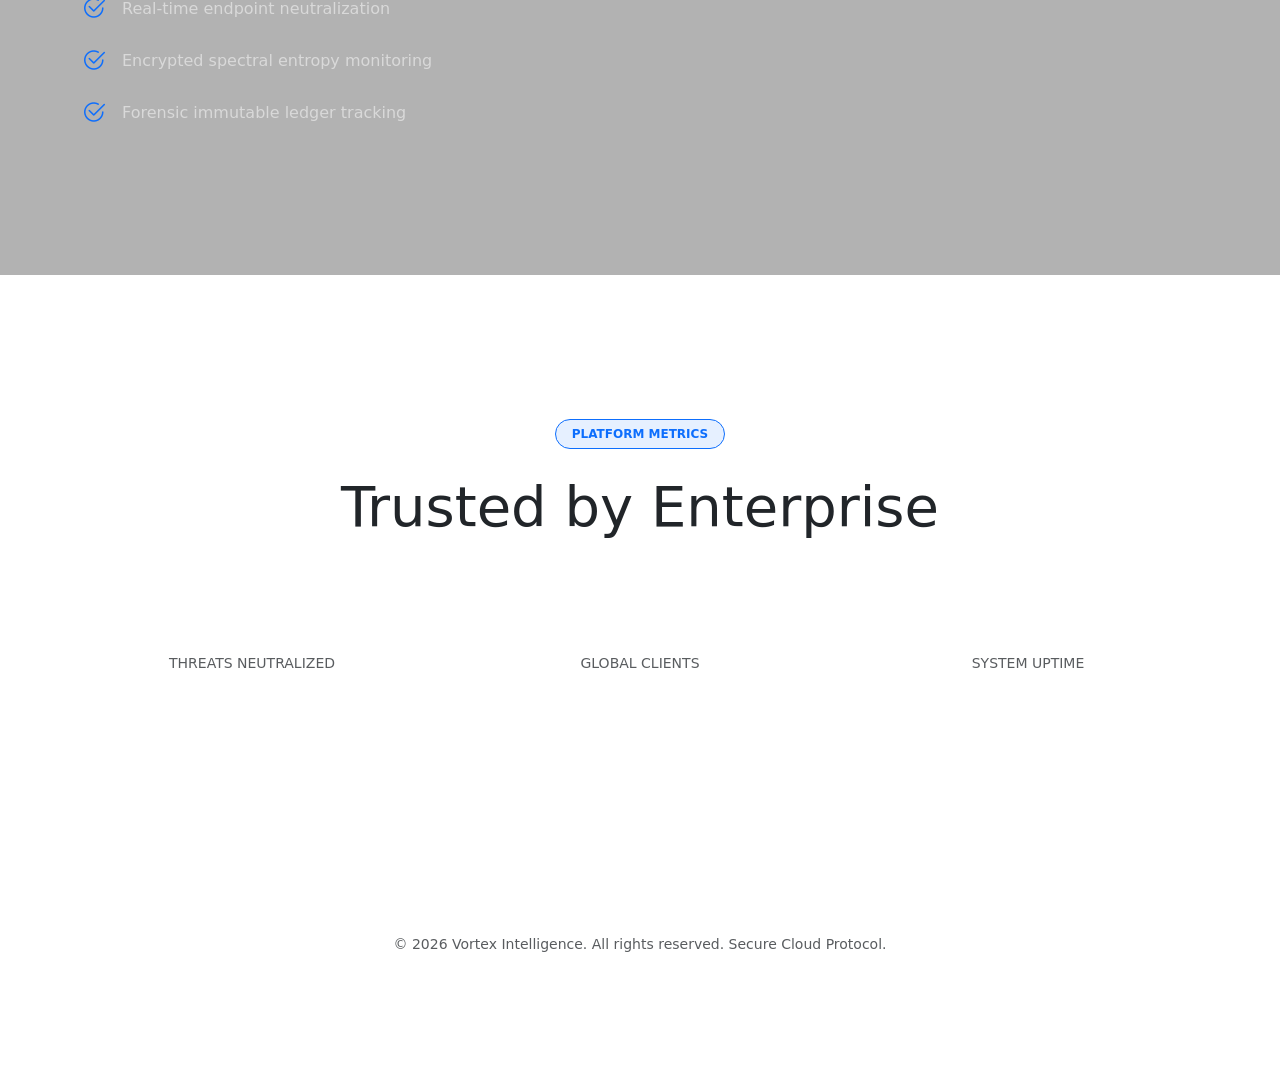
==== commit eaab4b1a: "Final VORTEX-PRIMUS rebranding" ====
--- a/src/main/resources/templates/index.html
+++ b/src/main/resources/templates/index.html
@@ -224,7 +224,7 @@
                                                 <span class="mono small fw-800" th:text="${#numbers.formatDecimal(scan.riskScore, 1, 1)}">0.0</span>
                                                 <div class="progress" style="width: 60px; height: 4px; background: rgba(255,255,255,0.05);">
                                                     <div class="progress-bar" role="progressbar" 
-                                                         th:style="'width: ' + (${scan.riskScore} * 10) + '%; background-color: ' + (${scan.riskLevel == 'HIGH' ? '#f43f5e' : (scan.riskLevel == 'MEDIUM' ? '#fbbf24' : '#10b981')})"></div>
+                                                         th:style="'width: ' + ${scan.riskScore} + '%; background-color: ' + (${scan.riskLevel == 'HIGH' ? '#f43f5e' : (scan.riskLevel == 'MEDIUM' ? '#fbbf24' : '#10b981')})"></div>
                                                 </div>
                                             </div>
                                         </td>
@@ -274,13 +274,25 @@
     </section>
 
     <!-- Impact Section -->
-                            <h3 class="display-5 fw-800 text-white">200+</h3>
-                            <p class="text-muted fw-700 small">GLOBAL CLIENTS</p>
-                        </div>
-                        <div class="col-md-4">
-                            <h3 class="display-5 fw-800 text-white">99.8%</h3>
-                            <p class="text-muted fw-700 small">SYSTEM UPTIME</p>
-                        </div>
+    <section id="impact" class="py-5 mt-5">
+        <div class="container py-5">
+            <div class="text-center">
+                <div class="badge rounded-pill bg-primary bg-opacity-10 text-primary px-3 py-2 mb-4 fw-700 small border border-primary border-opacity-20">
+                    PLATFORM METRICS
+                </div>
+                <h2 class="display-4 fw-800 mb-5">Trusted by <span class="gradient-text">Enterprise</span></h2>
+                <div class="row g-5 justify-content-center">
+                    <div class="col-md-4">
+                        <h3 class="display-5 fw-800 text-white">5M+</h3>
+                        <p class="text-muted fw-700 small">THREATS NEUTRALIZED</p>
+                    </div>
+                    <div class="col-md-4">
+                        <h3 class="display-5 fw-800 text-white">200+</h3>
+                        <p class="text-muted fw-700 small">GLOBAL CLIENTS</p>
+                    </div>
+                    <div class="col-md-4">
+                        <h3 class="display-5 fw-800 text-white">99.8%</h3>
+                        <p class="text-muted fw-700 small">SYSTEM UPTIME</p>
                     </div>
                 </div>
             </div>
